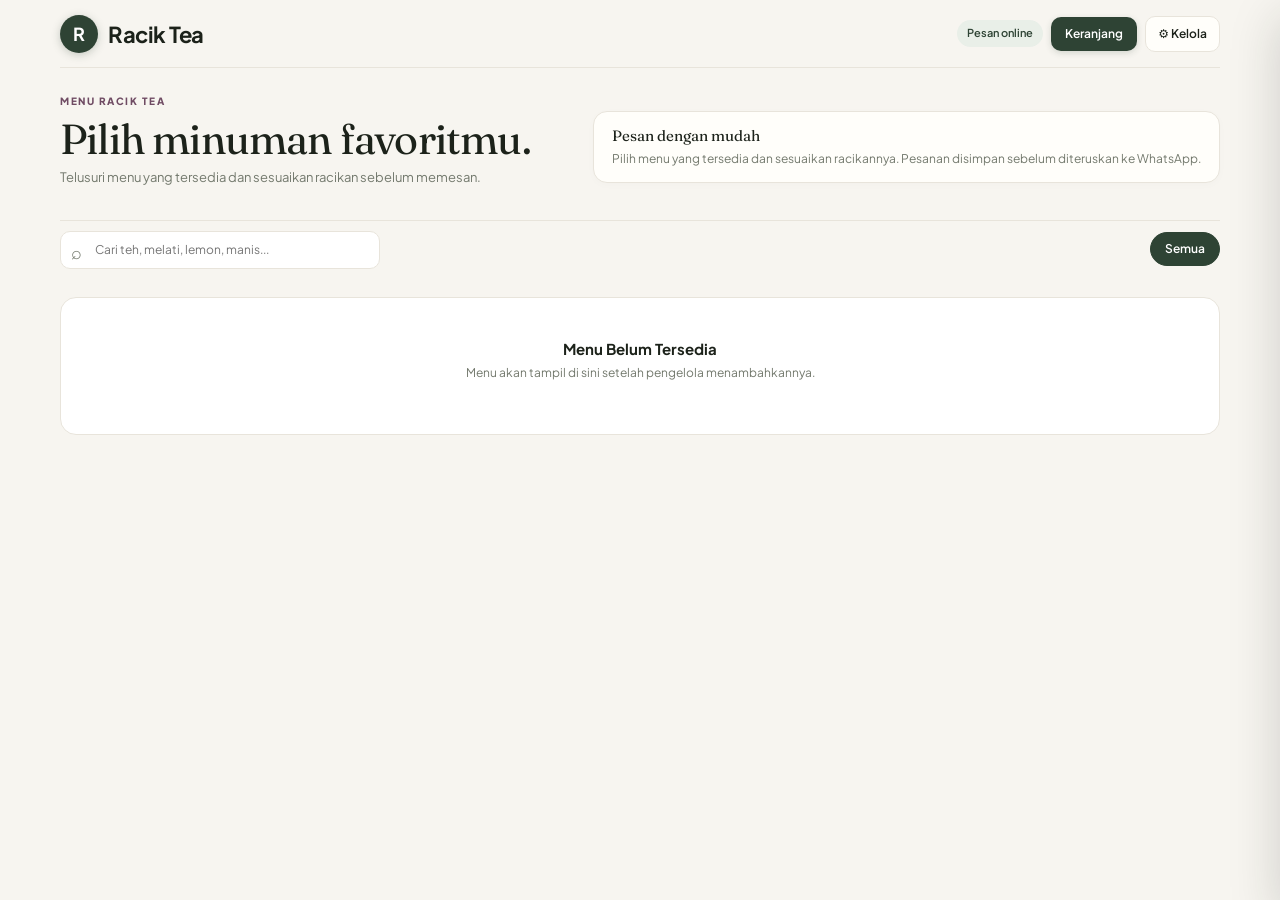
==== app/public/index.html @ 51b67029 "Refactor to clean code: controllers, services, requests, partials Split monolithic routes and views " ====
<!DOCTYPE html>
<html lang="id">

<head>
  <meta charset="utf-8" />
  <meta name="viewport"
    content="width=device-width,initial-scale=1,viewport-fit=cover" />
  <title>Racik Tea — Menu & Pesanan Cepat</title>
  <link rel="preconnect" href="https://fonts.googleapis.com" />
  <link rel="preconnect" href="https://fonts.gstatic.com" crossorigin />
  <link
    href="https://fonts.googleapis.com/css2?family=Fraunces:opsz,wght@9..144,600;9..144,700&family=Plus+Jakarta+Sans:wght@400;500;600;700&display=swap"
    rel="stylesheet" />
    <link rel="stylesheet" href="assets/catalog/catalog.css" />

</head>

<body>
  <div class="shell">
    <!-- Top Navigation Bar -->
    <header class="top">
      <div class="brand">
        <span class="mark" id="brandMark">R</span>
        <div class="brand-text">
          <span id="brandTitle">Racik Tea</span>
          <small id="brandTagline"></small>
        </div>
      </div>
      <div class="top-actions">
        <span class="badge-open" id="statusBadge">Pesan online</span>
        <button class="btn-cart-top" id="topCartBtn">
          <span>Keranjang</span>
          <span id="topCartCount"
            style="background: rgba(255, 255, 255, 0.25); padding: 1px 6px; border-radius: 6px; font-size: 10px; display: none">0</span>
        </button>
        <button class="btn-admin" id="btnToggleAdmin">⚙ Kelola</button>
      </div>
    </header>

    <!-- Public Customer View -->
    <main id="viewPublic">
      <!-- Hero Section -->
      <section class="hero">
        <div>
          <div class="eyebrow" id="heroEyebrow">Menu Racik Tea</div>
          <h1 id="heroHeading">Pilih minuman favoritmu.</h1>
          <p id="heroDescription">Telusuri menu yang tersedia dan sesuaikan racikan sebelum memesan.</p>
          <div class="hero-badges" id="heroBadges" hidden>
          </div>
        </div>
        <div class="promo-box">
          <b>Pesan dengan mudah</b>
          <span>Pilih menu yang tersedia dan sesuaikan racikannya. Pesanan disimpan sebelum diteruskan ke WhatsApp.</span>
        </div>
      </section>


      <!-- Catalog Sticky Tools -->
      <section class="catalog-tools">
        <div class="search-box">
          <input type="text" id="searchInput" placeholder="Cari teh, melati, lemon, manis..." aria-label="Cari menu" />
        </div>
        <nav class="category-nav" id="categoryNav" aria-label="Kategori Menu"></nav>
      </section>

      <!-- Products Grid -->
      <div class="products" id="productGrid"></div>
    </main>

    <!-- Admin / Management View -->
    <main id="viewAdmin" class="admin-shell" style="display: none">
      <div
        style="display: flex; justify-content: space-between; align-items: center; margin-bottom: 16px; flex-wrap: wrap; gap: 10px">
        <div>
          <h1 style="font: bold 28px 'Fraunces', serif; margin: 0">Dashboard Pengelola</h1>
          <p style="color: var(--muted); font-size: 12px; margin: 2px 0 0">Kelola menu dan tinjau riwayat pesanan.</p>
        </div>
        <button class="btn-add" id="btnAdminBack" style="height: 38px">← Kembali ke Menu</button>
      </div>

      <div class="admin-stats">
        <div class="stat-card">
          <span>Pesanan</span>
          <b id="statTotalOrders">0</b>
        </div>
        <div class="stat-card">
          <span>Menu Tersedia</span>
          <b id="statAvailMenu">0</b>
        </div>
        <div class="stat-card">
          <span>Menu Habis</span>
          <b id="statSoldOutMenu">0</b>
        </div>
        <div class="stat-card">
          <span>Nilai Pesanan</span>
          <b id="statRevenue">Rp0</b>
        </div>
      </div>

      <div class="admin-section-head">
        <h2>Daftar Menu & Ketersediaan Stok</h2>
        <button class="btn-add" id="btnAddMenu" type="button" style="height: 38px">+ Tambah Menu</button>
      </div>
      <div class="admin-table-wrap">
        <table class="admin-table">
          <thead>
            <tr>
              <th>Menu Minuman</th>
              <th>Kategori</th>
              <th>Harga Dasar</th>
              <th>Status Stok</th>
              <th style="text-align: right">Tindakan</th>
            </tr>
          </thead>
          <tbody id="adminTableBody"></tbody>
        </table>
      </div>

      <h2 style="font: bold 18px 'Fraunces', serif; margin: 32px 0 12px">Riwayat Pesanan</h2>
      <div class="admin-table-wrap">
        <table class="admin-table">
          <thead>
            <tr>
              <th>Kode</th>
              <th>Pemesan</th>
              <th>Layanan</th>
              <th>Rincian Menu</th>
              <th>Total</th>
              <th>Status</th>
            </tr>
          </thead>
          <tbody id="adminOrdersBody"></tbody>
        </table>
      </div>
    </main>
  </div>

  <!-- Floating Bottom Cart Bar -->
  <button class="float-cart" id="floatingCart" type="button" aria-label="Buka keranjang pesanan" style="display: none">
    <div class="float-info">
      <div class="cart-badge" id="floatBadge">0</div>
      <div>
        <span class="float-title">Pesanan Kamu</span>
        <span class="float-sub" id="floatSub">0 menu siap diracik</span>
      </div>
    </div>
    <div class="float-right">
      <span class="float-total" id="floatTotal">Rp0</span>
      <span>→</span>
    </div>
  </button>

  <!-- Cart Drawer / Bottom Sheet -->
  <div class="drawer-backdrop" id="cartBackdrop"></div>
  <aside class="drawer" id="cartDrawer" aria-hidden="true" role="dialog" aria-modal="true" aria-labelledby="cartDrawerTitle" inert>
    <div class="drawer-head">
      <div>
        <h2 id="cartDrawerTitle">Pesanan Anda</h2>
        <span style="font-size: 11px; color: var(--muted)" id="cartDrawerSubtitle">0 menu</span>
      </div>
      <button class="btn-close" id="btnCloseCart" aria-label="Tutup keranjang">×</button>
    </div>

    <div class="drawer-body">
      <div id="cartItemsList"></div>

      <div
        style="background: #fff; border: 1px solid var(--line); border-radius: 14px; padding: 14px; margin-top: 14px">
        <span style="font-size: 12px; font-weight: 700; display: block; margin-bottom: 4px">Data Pemesan</span>
        <span class="field-hint" style="margin-bottom: 10px">Tersimpan hanya di browser/perangkat ini.</span>

        <div class="field">
          <label>Metode Pengambilan</label>
          <div class="service-toggle">
            <button class="btn-srv active" type="button" data-srv="Ambil Sendiri" id="srvPickup" aria-pressed="true">Ambil di Kedai</button>
            <button class="btn-srv" type="button" data-srv="Antar" id="srvDelivery" aria-pressed="false">Antar</button>
          </div>
        </div>

        <div class="field">
          <label for="inputName">Nama Kamu *</label>
          <input type="text" id="inputName" autocomplete="name" maxlength="80" placeholder="Contoh: Rian" />
        </div>

        <div class="field" id="fieldPhone">
          <label for="inputPhone">Nomor WhatsApp *</label>
          <input type="tel" id="inputPhone" autocomplete="tel" inputmode="tel" aria-describedby="phoneError" placeholder="Contoh: 0812 3456 7890" />
          <span class="field-error" id="phoneError" aria-live="polite"></span>
        </div>

        <div class="field" id="fieldAddress" style="display: none">
          <label for="inputAddress">Alamat Pengantaran *</label>
          <textarea id="inputAddress" autocomplete="street-address" maxlength="240" rows="2" placeholder="Nama jalan, nomor rumah, patokan..."></textarea>
        </div>

        <div class="field">
          <label for="inputNote">Catatan Tambahan (Opsional)</label>
          <input type="text" id="inputNote" placeholder="Contoh: Kantong ganda, jangan terlalu manis" />
        </div>
      </div>
    </div>

    <div class="drawer-foot">
      <div
        style="display: flex; justify-content: space-between; font-size: 12px; color: var(--muted); margin-bottom: 6px">
        <span>Subtotal</span>
        <span id="cartSubtotal" style="font-weight: 600; font-variant-numeric: tabular-nums">Rp0</span>
      </div>
      <div id="deliveryRow"
        style="display: none; justify-content: space-between; font-size: 12px; color: var(--muted); margin-bottom: 6px">
        <span>Ongkos Kirim</span>
        <span style="font-weight: 600; font-variant-numeric: tabular-nums">Rp8.000</span>
      </div>
      <div
        style="display: flex; justify-content: space-between; font-size: 15px; font-weight: 700; color: var(--ink); margin-bottom: 14px">
        <span>Total Bayar</span>
        <span id="cartGrandTotal" style="color: var(--green); font-variant-numeric: tabular-nums">Rp0</span>
      </div>

      <p id="checkoutFeedback" class="checkout-hint" role="status" aria-live="polite" style="margin: -6px 0 8px"></p>
      <button class="btn-primary-action" id="btnCheckoutWA">
        <span>Kirim Pesanan via WhatsApp</span>
        <span id="btnCheckoutTotal">Rp0</span>
      </button>
      <p class="checkout-hint" id="checkoutHint">Pesanan akan disimpan terlebih dahulu, lalu WhatsApp terbuka untuk mengirim rincian ke kedai.</p>
      <div class="checkout-sub-actions">
        <button class="btn-sec-action" id="btnCopyOrder">Salin Format Teks</button>
        <button class="btn-sec-action" id="btnClearCart" style="color: var(--rose)">Kosongkan</button>
      </div>
    </div>
  </aside>

  <!-- Customize Drink Modal -->
  <div class="modal-wrap" id="customModal" aria-hidden="true" inert>
    <div class="modal-card" role="dialog" aria-modal="true" aria-labelledby="modalDrinkTitle" aria-describedby="modalDrinkDesc">
      <div class="modal-head">
        <div>
          <h3 id="modalDrinkTitle">Nama Minuman</h3>
          <p id="modalDrinkDesc">Deskripsi seduhan teh</p>
        </div>
        <button class="btn-close" id="btnCloseModal" type="button" aria-label="Tutup penyesuaian menu">×</button>
      </div>
      <div class="modal-scroll" id="modalOptionsBody"></div>
      <div class="modal-note">
        <div class="field" style="margin-bottom: 0">
          <label for="customItemNote">Catatan untuk minuman ini (opsional)</label>
          <textarea id="customItemNote" rows="2" maxlength="120" placeholder="Contoh: es dipisah, jangan pakai sedotan"></textarea>
        </div>
      </div>
      <div class="modal-foot">
        <div class="modal-stepper">
          <button type="button" id="modalQtyMinus" aria-label="Kurangi jumlah">−</button>
          <span id="modalQtyVal" aria-live="polite">1</span>
          <button type="button" id="modalQtyPlus" aria-label="Tambah jumlah">+</button>
        </div>
        <button class="btn-primary-action" id="btnConfirmCustom" style="flex: 1">
          <span>Tambah ke Pesanan</span>
          <span id="modalTotalPrice">Rp0</span>
        </button>
      </div>
    </div>
  </div>

  <!-- Admin: Tambah / Edit Menu Modal -->
  <div class="modal-wrap" id="menuEditorModal" aria-hidden="true" inert>
    <div class="modal-card" role="dialog" aria-modal="true" aria-labelledby="menuEditorTitle" aria-describedby="menuEditorSubtitle">
      <div class="modal-head">
        <div>
          <h3 id="menuEditorTitle">Tambah Menu Baru</h3>
          <p id="menuEditorSubtitle">Menu baru langsung tampil di katalog pelanggan.</p>
        </div>
        <button class="btn-close" id="btnCloseMenuEditor" type="button" aria-label="Tutup form menu">×</button>
      </div>
      <form id="formMenuEditor">
        <div class="modal-scroll">
          <div class="field">
            <label for="menuName">Nama Menu *</label>
            <input type="text" id="menuName" required maxlength="60" placeholder="Contoh: Lemon Honey Green" />
          </div>
          <div class="form-grid-2">
            <div class="field">
              <label for="menuCategory">Kategori *</label>
              <input type="text" id="menuCategory" list="menuCategoryList" required maxlength="40"
                placeholder="Artisan Tea" />
              <datalist id="menuCategoryList"></datalist>
            </div>
            <div class="field">
              <label for="menuPrice">Harga Dasar (Rp) *</label>
              <input type="number" id="menuPrice" required min="0" step="500" placeholder="22000" />
            </div>
          </div>
          <div class="field">
            <label for="menuDesc">Deskripsi</label>
            <textarea id="menuDesc" rows="2" maxlength="160"
              placeholder="Seduhan singkat yang tampil di kartu menu"></textarea>
          </div>
          <div class="form-grid-2">
            <div class="field">
              <label for="menuIcon">Ikon</label>
              <select id="menuIcon">
                <option value="✿">✿ Bunga</option>
                <option value="♨">♨ Hangat</option>
                <option value="◉">◉ Buah</option>
                <option value="❋">❋ Aroma</option>
                <option value="◈">◈ Latte</option>
                <option value="≈">≈ Klasik</option>
                <option value="◌">◌ Lemon</option>
                <option value="⌁">⌁ Poci</option>
              </select>
            </div>
            <div class="field">
              <label for="menuTone">Warna Kartu</label>
              <select id="menuTone">
                <option value="green">Hijau</option>
                <option value="plum">Ungu</option>
                <option value="amber">Emas</option>
                <option value="rose">Rose</option>
              </select>
            </div>
          </div>
          <div class="field">
            <label for="menuLabel">Label (opsional)</label>
            <input type="text" id="menuLabel" maxlength="24" placeholder="Contoh: Baru" />
          </div>
          <div class="field" id="menuStockField" style="display: none">
            <label>Status Stok</label>
            <div class="stock-toggle">
              <button class="btn-srv active" type="button" id="menuStockAvail" data-avail="1">● Tersedia</button>
              <button class="btn-srv" type="button" id="menuStockOut" data-avail="0">✕ Habis</button>
            </div>
          </div>
        </div>
        <div class="modal-foot">
          <button class="btn-sec-action" id="btnCancelMenuEditor" type="button">Batal</button>
          <button class="btn-primary-action" id="btnSaveMenuEditor" type="submit" style="flex: 1; justify-content: center">Simpan Menu</button>
        </div>
      </form>
    </div>
  </div>

  <!-- Admin: Hapus Menu Modal -->
  <div class="modal-wrap" id="deleteMenuModal" aria-hidden="true" inert>
    <div class="modal-card" role="dialog" aria-modal="true" aria-labelledby="deleteMenuTitle" aria-describedby="deleteMenuText" style="width: min(400px, 100%)">
      <div class="modal-head">
        <div>
          <h3 id="deleteMenuTitle">Hapus Menu</h3>
          <p id="deleteMenuText">Menu ini akan dihapus dari katalog dan tidak bisa dikembalikan.</p>
        </div>
        <button class="btn-close" id="btnCloseDeleteMenu" type="button" aria-label="Tutup konfirmasi hapus">×</button>
      </div>
      <div class="modal-foot">
        <button class="btn-sec-action" id="btnCancelDeleteMenu" type="button">Batal</button>
        <button class="btn-danger-action" id="btnConfirmDeleteMenu" type="button">Ya, Hapus</button>
      </div>
    </div>
  </div>

  <div class="modal-wrap" id="clearCartModal" aria-hidden="true" inert>
    <div class="modal-card" role="dialog" aria-modal="true" aria-labelledby="clearCartTitle" aria-describedby="clearCartText" style="width: min(400px, 100%)">
      <div class="modal-head">
        <div>
          <h3 id="clearCartTitle">Kosongkan Keranjang?</h3>
          <p id="clearCartText">Semua menu dan jumlah pesanan di keranjang akan dihapus.</p>
        </div>
        <button class="btn-close" id="btnCloseClearCart" type="button" aria-label="Tutup konfirmasi kosongkan keranjang">×</button>
      </div>
      <div class="modal-foot">
        <button class="btn-sec-action" id="btnCancelClearCart" type="button">Pertahankan Pesanan</button>
        <button class="btn-danger-action" id="btnConfirmClearCart" type="button">Kosongkan</button>
      </div>
    </div>
  </div>

  <div class="modal-wrap" id="removeCartItemModal" aria-hidden="true" inert>
    <div class="modal-card" role="dialog" aria-modal="true" aria-labelledby="removeCartItemTitle" aria-describedby="removeCartItemText" style="width: min(400px, 100%)">
      <div class="modal-head">
        <div>
          <h3 id="removeCartItemTitle">Hapus Menu dari Pesanan?</h3>
          <p id="removeCartItemText">Menu ini akan dihapus dari keranjang.</p>
        </div>
        <button class="btn-close" id="btnCloseRemoveCartItem" type="button" aria-label="Tutup konfirmasi hapus menu">×</button>
      </div>
      <div class="modal-foot">
        <button class="btn-sec-action" id="btnCancelRemoveCartItem" type="button">Batal</button>
        <button class="btn-danger-action" id="btnConfirmRemoveCartItem" type="button">Ya, Hapus</button>
      </div>
    </div>
  </div>

  <div id="toastRoot" aria-live="polite" aria-atomic="true"></div>

    <script src="assets/catalog/catalog.js"></script>

</body>

</html>
---- app/public/assets/catalog/catalog.css ----
:root {
      --paper: #f7f5f0;
      --surface: #fffefa;
      --surface2: #faf8f2;
      --ink: #1c221a;
      --muted: #73796d;
      --line: #e8e4db;
      --line-light: #f0ede4;
      --green: #2e4334;
      --green-hover: #233528;
      --green-light: #e9efe8;
      --gold: #c58738;
      --gold-light: #faeedd;
      --plum: #6f4b63;
      --plum-light: #f2eaf0;
      --rose: #a8564a;
      --rose-light: #f7ebe8;
      --shadow: 0 12px 36px rgba(28, 34, 26, 0.08);
      --shadow-float: 0 18px 48px rgba(28, 34, 26, 0.18);
      --radius: 16px;
      --safe-bottom: max(16px, env(safe-area-inset-bottom, 16px));
    }

    .btn-sm-step {
      width: 34px;
      height: 34px;
    }

    .btn-remove {
      min-height: 36px;
      padding: 6px 8px;
    }

    * {
      box-sizing: border-box;
      -webkit-tap-highlight-color: transparent;
      touch-action: manipulation;
    }

    html,
    body {
      margin: 0;
      padding: 0;
      background: var(--paper);
      color: var(--ink);
      font: 14px/1.5 "Plus Jakarta Sans", system-ui, -apple-system, sans-serif;
      -webkit-font-smoothing: antialiased;
    }

    body.has-overlay {
      overflow: hidden;
      overscroll-behavior: none;
    }

    button,
    input,
    textarea,
    select {
      font: inherit;
    }

    button {
      cursor: pointer;
      border: 0;
    }

    :focus-visible {
      outline: 3px solid rgba(46, 67, 52, 0.48);
      outline-offset: 3px;
    }

    .shell {
      max-width: 1200px;
      margin: auto;
      padding: 0 20px;
    }

    .font-display {
      font-family: "Fraunces", Georgia, serif;
    }

    /* Top App Header */
    .top {
      position: sticky;
      top: 0;
      z-index: 30;
      height: 68px;
      display: flex;
      align-items: center;
      justify-content: space-between;
      gap: 12px;
      background: rgba(247, 245, 240, 0.92);
      backdrop-filter: blur(8px);
      border-bottom: 1px solid var(--line);
    }

    .brand {
      display: flex;
      align-items: center;
      gap: 10px;
      font-weight: 700;
      font-size: 22px;
      letter-spacing: -0.5px;
    }

    .mark {
      width: 38px;
      height: 38px;
      background: var(--green);
      color: #fff;
      border-radius: 50%;
      display: grid;
      place-items: center;
      font-size: 18px;
      box-shadow: 0 2px 8px rgba(46, 67, 52, 0.25);
    }

    .brand-text small {
      display: block;
      font-size: 11px;
      color: var(--muted);
      font-weight: 400;
      font-family: "Plus Jakarta Sans", sans-serif;
      margin-top: -2px;
    }

    .top-actions {
      display: flex;
      align-items: center;
      gap: 8px;
    }

    .badge-open {
      font-size: 11px;
      color: var(--green);
      background: var(--green-light);
      padding: 5px 10px;
      border-radius: 99px;
      font-weight: 600;
    }

    .btn-admin {
      background: var(--surface);
      border: 1px solid var(--line);
      padding: 8px 12px;
      border-radius: 10px;
      font-size: 12px;
      font-weight: 600;
      color: var(--ink);
      transition: all 0.15s;
    }

    .btn-admin:hover {
      border-color: var(--green);
      color: var(--green);
    }

    .btn-cart-top {
      background: var(--green);
      color: #fff;
      padding: 8px 14px;
      border-radius: 10px;
      font-size: 12px;
      font-weight: 600;
      display: flex;
      align-items: center;
      gap: 6px;
      box-shadow: 0 2px 6px rgba(46, 67, 52, 0.18);
    }

    /* Hero Banner */
    .hero {
      padding: 26px 0 20px;
      display: grid;
      grid-template-columns: 1fr auto;
      gap: 24px;
      align-items: center;
      border-bottom: 1px solid var(--line);
    }

    .eyebrow {
      text-transform: uppercase;
      letter-spacing: 1.5px;
      color: var(--plum);
      font-size: 10px;
      font-weight: 800;
      display: flex;
      align-items: center;
      gap: 6px;
    }

    .hero h1 {
      font: clamp(28px, 4vw, 42px) / 1.08 "Fraunces", serif;
      letter-spacing: -0.8px;
      margin: 8px 0 6px;
      text-wrap: balance;
    }

    .hero p {
      margin: 0;
      color: var(--muted);
      font-size: 13px;
      max-width: 580px;
    }

    .hero-badges {
      display: flex;
      flex-wrap: wrap;
      gap: 8px;
      margin-top: 12px;
    }

    .badge-item {
      font-size: 11px;
      background: #fff;
      border: 1px solid var(--line);
      padding: 4px 9px;
      border-radius: 8px;
      color: #555d50;
    }

    .promo-box {
      background: var(--surface);
      border: 1px solid var(--line);
      border-radius: 14px;
      padding: 14px 18px;
      min-width: 230px;
      box-shadow: 0 2px 8px rgba(0, 0, 0, 0.02);
    }

    .promo-box b {
      display: block;
      font: 15px "Fraunces", serif;
      margin-bottom: 2px;
    }

    .promo-box span {
      color: var(--muted);
      font-size: 12px;
    }

    /* Sticky Catalog Tools */
    .catalog-tools {
      position: sticky;
      top: 68px;
      z-index: 25;
      background: rgba(247, 245, 240, 0.95);
      backdrop-filter: blur(6px);
      padding: 10px 0;
      display: flex;
      align-items: center;
      justify-content: space-between;
      gap: 12px;
      flex-wrap: wrap;
    }

    .search-box {
      position: relative;
      flex: 1;
      max-width: 320px;
    }

    .search-box input {
      width: 100%;
      border: 1px solid var(--line);
      background: #fff;
      padding: 9px 12px 9px 34px;
      border-radius: 10px;
      font-size: 12px;
      outline: none;
    }

    .search-box input:focus {
      border-color: var(--green);
      box-shadow: 0 0 0 2px rgba(46, 67, 52, 0.1);
    }

    .search-box:before {
      content: "⌕";
      position: absolute;
      left: 11px;
      top: 7px;
      color: var(--muted);
      font-size: 18px;
    }

    .category-nav {
      display: flex;
      gap: 7px;
      overflow-x: auto;
      padding-bottom: 2px;
      -webkit-overflow-scrolling: touch;
      scrollbar-width: none;
    }

    .category-nav::-webkit-scrollbar {
      display: none;
    }

    .cat-btn {
      white-space: nowrap;
      background: #fff;
      border: 1px solid var(--line);
      padding: 7px 14px;
      border-radius: 99px;
      font-size: 12px;
      font-weight: 600;
      color: #555a50;
      transition: all 0.15s;
    }

    .cat-btn.active {
      background: var(--green);
      border-color: var(--green);
      color: #fff;
    }

    /* Product Grid */
    .products {
      display: grid;
      grid-template-columns: repeat(auto-fill, minmax(260px, 1fr));
      gap: 16px;
      margin: 18px 0 80px;
    }

    .product {
      background: var(--surface);
      border: 1px solid var(--line);
      border-radius: 16px;
      overflow: hidden;
      display: flex;
      flex-direction: column;
      justify-content: space-between;
      transition: transform 0.18s, border-color 0.18s, box-shadow 0.18s;
    }

    .product:hover,
    .product:focus-within {
      transform: translateY(-2px);
      border-color: #b9c2b4;
      box-shadow: var(--shadow);
    }

    /* Cup Art & Steam Animation */
    .prod-art {
      height: 140px;
      position: relative;
      display: grid;
      place-items: center;
      overflow: hidden;
      background: linear-gradient(135deg, #e5e9db, #b8c6ae);
      color: #293d2e;
    }

    .prod-photo {
      position: absolute;
      inset: 0;
      width: 100%;
      height: 100%;
      object-fit: cover;
    }

    .prod-art.has-photo {
      background: #e9efe8;
    }

    .prod-art.has-photo .steam-group,
    .prod-art.has-photo .cup {
      display: none;
    }

    .prod-art.plum {
      background: linear-gradient(135deg, #eee0e9, #c5a9bd);
      color: #5c3451;
    }

    .prod-art.amber {
      background: linear-gradient(135deg, #f5e9d3, #d6ad76);
      color: #7a4e1e;
    }

    .prod-art.rose {
      background: linear-gradient(135deg, #f4e2dc, #cf9e8e);
      color: #723b30;
    }

    .cup {
      width: 68px;
      height: 78px;
      position: relative;
      background: linear-gradient(110deg, #fffefa, #eee8db);
      border-radius: 10px 10px 22px 22px;
      box-shadow: 0 10px 20px rgba(46, 67, 52, 0.15);
      display: grid;
      place-items: center;
      z-index: 2;
      transition: transform 0.25s;
    }

    .product:hover .cup {
      transform: scale(1.06);
    }

    .cup:before {
      content: "";
      position: absolute;
      width: 54px;
      height: 8px;
      border-radius: 50%;
      background: #2e4334;
      top: -4px;
      border: 2px solid #fff;
    }

    .cup:after {
      content: "";
      position: absolute;
      width: 18px;
      height: 26px;
      border: 5px solid #fff;
      border-left: 0;
      border-radius: 0 14px 14px 0;
      right: -14px;
      top: 20px;
    }

    .cup span {
      font-size: 24px;
      filter: drop-shadow(0 1px 1px rgba(0, 0, 0, 0.1));
    }

    /* Steam particles */
    @keyframes steamFloat {
      0% {
        transform: translateY(0) scaleX(1);
        opacity: 0.7;
      }

      50% {
        transform: translateY(-8px) scaleX(1.15);
        opacity: 0.9;
      }

      100% {
        transform: translateY(-16px) scaleX(1.3);
        opacity: 0;
      }
    }

    .steam-group {
      position: absolute;
      top: 10px;
      display: flex;
      gap: 4px;
      z-index: 1;
    }

    .steam {
      width: 4px;
      height: 12px;
      background: rgba(255, 255, 255, 0.75);
      border-radius: 99px;
      filter: blur(0.5px);
    }

    .steam:nth-child(1) {
      animation: steamFloat 2.1s infinite ease-in-out;
    }

    .steam:nth-child(2) {
      animation: steamFloat 2.6s infinite ease-in-out 0.8s;
      height: 15px;
    }

    .steam:nth-child(3) {
      animation: steamFloat 2.3s infinite ease-in-out 1.4s;
    }

    .tag {
      position: absolute;
      left: 10px;
      top: 10px;
      background: rgba(255, 255, 255, 0.92);
      backdrop-filter: blur(4px);
      color: var(--green);
      padding: 3px 8px;
      border-radius: 99px;
      font-size: 10px;
      font-weight: 700;
      z-index: 3;
    }

    .sold {
      position: absolute;
      inset: 0;
      background: rgba(24, 30, 22, 0.75);
      color: #fff;
      display: grid;
      place-items: center;
      font-weight: 700;
      font-size: 12px;
      letter-spacing: 1px;
      z-index: 4;
    }

    .prod-body {
      padding: 14px;
      flex: 1;
      display: flex;
      flex-direction: column;
      justify-content: space-between;
    }

    .prod-title {
      font: bold 15px "Fraunces", serif;
      margin: 0 0 4px;
      color: var(--ink);
    }

    .prod-title-button {
      display: block;
      width: 100%;
      padding: 0;
      border: 0;
      background: none;
      font: inherit;
      color: inherit;
      text-align: left;
    }

    .prod-title-button:hover {
      color: var(--green);
    }

    .desc {
      font-size: 11.5px;
      line-height: 1.45;
      color: var(--muted);
      min-height: 34px;
      margin: 0 0 10px;
    }

    .meta-labels {
      font-size: 11px;
      color: var(--muted);
      margin-bottom: 12px;
    }

    .prod-foot {
      display: flex;
      align-items: center;
      justify-content: space-between;
      gap: 8px;
      padding-top: 10px;
      border-top: 1px solid var(--line-light);
    }

    .price-box small {
      font-size: 9.5px;
      color: var(--muted);
      display: block;
      text-transform: uppercase;
    }

    .price {
      font-size: 14px;
      font-weight: 700;
      color: var(--ink);
      font-variant-numeric: tabular-nums;
    }

    /* Action buttons on card */
    .card-actions {
      display: flex;
      align-items: center;
      gap: 6px;
    }

    .btn-opt {
      width: 36px;
      height: 36px;
      border: 1px solid var(--line);
      background: #fff;
      border-radius: 10px;
      color: var(--ink);
      display: grid;
      place-items: center;
      font-size: 14px;
      transition: all 0.15s;
    }

    .btn-opt:hover {
      border-color: var(--green);
      color: var(--green);
    }

    .btn-add {
      height: 36px;
      padding: 0 14px;
      border-radius: 10px;
      background: var(--green);
      color: #fff;
      font-size: 12px;
      font-weight: 600;
      display: flex;
      align-items: center;
      gap: 4px;
      transition: background 0.15s, transform 0.1s;
    }

    .btn-add:active {
      transform: scale(0.95);
    }

    .card-stepper {
      display: flex;
      align-items: center;
      background: var(--green);
      color: #fff;
      border-radius: 10px;
      padding: 2px;
    }

    .card-stepper button {
      width: 32px;
      height: 32px;
      background: none;
      color: #fff;
      font-size: 15px;
      display: grid;
      place-items: center;
      border-radius: 8px;
    }

    .card-stepper button:hover {
      background: rgba(255, 255, 255, 0.18);
    }

    .card-stepper span {
      width: 26px;
      text-align: center;
      font-size: 12px;
      font-weight: 700;
      font-variant-numeric: tabular-nums;
    }

    /* Floating Bottom Cart Bar */
    .float-cart {
      width: calc(100% - 32px);
      position: fixed;
      left: 16px;
      right: 16px;
      bottom: var(--safe-bottom);
      z-index: 35;
      background: var(--green);
      color: #fff;
      border-radius: 16px;
      padding: 12px 18px;
      display: flex;
      align-items: center;
      justify-content: space-between;
      box-shadow: var(--shadow-float);
      transition: transform 0.2s ease;
      max-width: 560px;
      margin: auto;
      border: 0;
      font: inherit;
      text-align: left;
    }

    .float-cart:active {
      transform: scale(0.98);
    }

    .float-info {
      display: flex;
      align-items: center;
      gap: 12px;
    }

    .cart-badge {
      width: 32px;
      height: 32px;
      border-radius: 10px;
      background: rgba(255, 255, 255, 0.2);
      display: grid;
      place-items: center;
      font-size: 14px;
      font-weight: 700;
    }

    .float-title {
      font-size: 12px;
      font-weight: 700;
      display: block;
    }

    .float-sub {
      font-size: 11px;
      opacity: 0.85;
    }

    .float-right {
      display: flex;
      align-items: center;
      gap: 8px;
    }

    .float-total {
      background: rgba(255, 255, 255, 0.2);
      padding: 5px 10px;
      border-radius: 8px;
      font-size: 13px;
      font-weight: 700;
      font-variant-numeric: tabular-nums;
    }

    /* Drawers & Bottom Sheets */
    .drawer-backdrop {
      position: fixed;
      inset: 0;
      background: rgba(17, 25, 19, 0.58);
      -webkit-backdrop-filter: blur(8px) saturate(0.82);
      backdrop-filter: blur(8px) saturate(0.82);
      z-index: 40;
      opacity: 0;
      pointer-events: none;
      transition: opacity 0.24s ease;
    }

    .drawer-backdrop.active {
      opacity: 1;
      pointer-events: auto;
    }

    .drawer {
      position: fixed;
      right: 0;
      top: 0;
      bottom: 0;
      width: min(440px, 100%);
      background: var(--surface);
      z-index: 41;
      box-shadow: var(--shadow-float);
      display: flex;
      flex-direction: column;
      transform: translateX(100%);
      transition: transform 0.28s cubic-bezier(0.16, 1, 0.3, 1);
      overscroll-behavior: contain;
    }

    .drawer.active {
      transform: translateX(0);
    }

    .drawer-head {
      padding: 16px 20px;
      border-bottom: 1px solid var(--line-light);
      display: flex;
      align-items: center;
      justify-content: space-between;
    }

    .drawer-head h2 {
      font: bold 18px "Fraunces", serif;
      margin: 0;
    }

    .btn-close {
      width: 34px;
      height: 34px;
      border-radius: 50%;
      background: #f0eee7;
      font-size: 18px;
      display: grid;
      place-items: center;
      color: #444;
    }

    .drawer-body {
      padding: 16px 20px;
      flex: 1;
      overflow-y: auto;
      overscroll-behavior: contain;
      scrollbar-gutter: stable;
    }

    .drawer-foot {
      padding: 16px 20px calc(16px + env(safe-area-inset-bottom, 0px));
      border-top: 1px solid var(--line-light);
      background: var(--surface);
    }

    /* Cart Items inside Drawer */
    .cart-line {
      display: grid;
      grid-template-columns: 1fr auto;
      gap: 12px;
      padding: 12px 0;
      border-bottom: 1px solid var(--line-light);
    }

    .cart-line-title {
      font-weight: 700;
      font-size: 13px;
    }

    .cart-line-opts {
      font-size: 11px;
      color: var(--muted);
      margin-top: 2px;
    }

    .cart-line-note {
      font-size: 10.5px;
      color: var(--gold);
      background: var(--gold-light);
      padding: 2px 6px;
      border-radius: 4px;
      display: inline-block;
      margin-top: 4px;
    }

    .cart-stepper-row {
      display: flex;
      align-items: center;
      gap: 8px;
      margin-top: 8px;
    }

    .btn-sm-step {
      width: 26px;
      height: 26px;
      border-radius: 6px;
      border: 1px solid var(--line);
      background: #fff;
      display: grid;
      place-items: center;
    }

    .btn-remove {
      color: var(--rose);
      font-size: 11px;
      background: none;
      padding: 2px 6px;
    }

    /* Forms & Service Toggle */
    .field {
      margin-bottom: 12px;
    }

    .field label {
      display: block;
      font-size: 11px;
      font-weight: 700;
      color: var(--ink);
      margin-bottom: 5px;
    }

    .field input,
    .field textarea,
    .field select {
      width: 100%;
      border: 1px solid var(--line);
      background: #fff;
      border-radius: 10px;
      padding: 9px 12px;
      font-size: 12px;
      outline: none;
    }

    .field input:focus,
    .field textarea:focus,
    .field select:focus {
      border-color: var(--green);
    }

    .admin-section-head {
      display: flex;
      justify-content: space-between;
      align-items: center;
      gap: 12px;
      margin: 24px 0 12px;
      flex-wrap: wrap;
    }

    .admin-section-head h2 {
      font: bold 18px "Fraunces", serif;
      margin: 0;
    }

    .form-grid-2 {
      display: grid;
      grid-template-columns: 1fr 1fr;
      gap: 0 12px;
    }

    @media (max-width: 520px) {
      .form-grid-2 {
        grid-template-columns: 1fr;
      }
    }

    .admin-menu-cell {
      display: flex;
      align-items: center;
      gap: 10px;
      min-width: 180px;
    }

    .admin-menu-art {
      width: 38px;
      height: 38px;
      flex-shrink: 0;
      border-radius: 10px;
      background: var(--green-light);
      display: grid;
      place-items: center;
      font-size: 16px;
    }

    .admin-menu-cell small {
      display: block;
      color: var(--muted);
      font-size: 11px;
      font-weight: 400;
      max-width: 220px;
      white-space: nowrap;
      overflow: hidden;
      text-overflow: ellipsis;
    }

    .admin-actions {
      display: flex;
      justify-content: flex-end;
      gap: 6px;
      flex-wrap: wrap;
    }

    .btn-table {
      border-radius: 8px;
      padding: 6px 10px;
      font-size: 11px;
      font-weight: 700;
    }

    .btn-table-edit {
      background: var(--green-light);
      color: var(--green);
    }

    .btn-table-stock {
      background: var(--gold-light);
      color: #8a5c1e;
    }

    .btn-table-delete {
      background: var(--rose-light);
      color: var(--rose);
    }

    .btn-danger-action {
      flex: 1;
      background: var(--rose);
      color: #fff;
      padding: 14px;
      border-radius: 12px;
      font-size: 13px;
      font-weight: 700;
    }

    .btn-danger-action:active {
      transform: scale(0.98);
    }

    .stock-toggle {
      display: grid;
      grid-template-columns: 1fr 1fr;
      gap: 8px;
    }

    .service-toggle {
      display: grid;
      grid-template-columns: 1fr 1fr;
      gap: 8px;
    }

    .btn-srv {
      padding: 9px 8px;
      border: 1px solid var(--line);
      background: #fff;
      border-radius: 10px;
      font-size: 12px;
      font-weight: 600;
      color: var(--muted);
      text-align: center;
      transition: all 0.15s;
    }

    .btn-srv.active {
      border-color: var(--green);
      background: var(--green-light);
      color: var(--green);
    }

    /* Checkout Actions */
    .btn-primary-action {
      width: 100%;
      background: var(--green);
      color: #fff;
      padding: 14px;
      border-radius: 12px;
      font-size: 13px;
      font-weight: 700;
      display: flex;
      align-items: center;
      justify-content: space-between;
      box-shadow: 0 4px 14px rgba(46, 67, 52, 0.2);
    }

    .btn-primary-action:active {
      transform: scale(0.98);
    }

    .btn-primary-action:disabled,
    .btn-sec-action:disabled {
      cursor: not-allowed;
      opacity: 0.55;
      box-shadow: none;
    }

    .checkout-sub-actions {
      display: grid;
      grid-template-columns: 1fr 1fr;
      gap: 8px;
      margin-top: 8px;
    }

    .btn-sec-action {
      padding: 10px;
      border: 1px solid var(--line);
      background: #fff;
      border-radius: 10px;
      font-size: 11px;
      font-weight: 600;
      color: var(--ink);
      display: grid;
      place-items: center;
    }

    /* Customize Modal (Bottom Sheet on Mobile) */
    .modal-wrap {
      position: fixed;
      inset: 0;
      z-index: 50;
      display: flex;
      align-items: center;
      justify-content: center;
      padding: 16px;
      background: rgba(17, 25, 19, 0.58);
      -webkit-backdrop-filter: blur(9px) saturate(0.82);
      backdrop-filter: blur(9px) saturate(0.82);
      opacity: 0;
      pointer-events: none;
      transition: opacity 0.22s ease;
    }

    .modal-wrap.active {
      opacity: 1;
      pointer-events: auto;
    }

    .modal-card {
      width: min(480px, 100%);
      background: var(--surface);
      border-radius: 22px;
      border: 1px solid var(--line);
      box-shadow: var(--shadow-float);
      max-height: min(90vh, 760px);
      display: flex;
      flex-direction: column;
      overflow: hidden;
      transform: scale(0.95);
      transition: transform 0.22s cubic-bezier(0.2, 0.75, 0.25, 1);
    }

    .modal-wrap.active .modal-card {
      transform: scale(1);
    }

    .modal-head {
      padding: 18px 20px 12px;
      border-bottom: 1px solid var(--line-light);
      display: flex;
      align-items: flex-start;
      justify-content: space-between;
      gap: 12px;
    }

    .modal-head h3 {
      font: bold 22px "Fraunces", serif;
      margin: 0 0 4px;
    }

    .modal-head p {
      font-size: 12px;
      color: var(--muted);
      margin: 0;
    }

    .modal-scroll {
      padding: 16px 20px;
      overflow-y: auto;
      flex: 1;
      min-height: 0;
      overscroll-behavior: contain;
    }

    .modal-group {
      margin-bottom: 16px;
    }

    .group-title {
      font-size: 12px;
      font-weight: 700;
      display: flex;
      justify-content: space-between;
      margin-bottom: 8px;
    }

    .group-req {
      font-size: 10px;
      color: var(--muted);
      font-weight: 600;
    }

    .group-options {
      display: grid;
      grid-template-columns: 1fr 1fr;
      gap: 8px;
    }

    .group-option-list {
      display: grid;
      grid-template-columns: inherit;
      gap: inherit;
    }

    .btn-opt-card {
      border: 1px solid var(--line);
      background: #fff;
      border-radius: 10px;
      padding: 9px 10px;
      font-size: 11.5px;
      display: flex;
      justify-content: space-between;
      align-items: center;
      color: #444;
    }

    .btn-opt-card.selected {
      border-color: var(--green);
      background: var(--green-light);
      color: var(--green);
      font-weight: 700;
    }

    .btn-opt-card:hover,
    .btn-opt-card:focus-visible {
      border-color: #a8b6a5;
    }

    #formMenuEditor {
      display: flex;
      flex: 1;
      flex-direction: column;
      min-height: 0;
    }

    .modal-foot {
      padding: 14px 20px calc(14px + env(safe-area-inset-bottom, 0px));
      border-top: 1px solid var(--line-light);
      display: flex;
      align-items: center;
      gap: 12px;
      background: var(--surface);
    }

    .modal-stepper {
      display: flex;
      align-items: center;
      background: #f0eee7;
      border-radius: 10px;
      padding: 3px;
    }

    .modal-stepper button {
      width: 32px;
      height: 32px;
      border-radius: 8px;
      background: none;
      font-size: 16px;
      font-weight: 700;
    }

    .modal-stepper span {
      width: 30px;
      text-align: center;
      font-weight: 700;
      font-size: 13px;
    }

    /* Toast */
    .toast {
      position: fixed;
      bottom: calc(80px + env(safe-area-inset-bottom, 16px));
      right: 16px;
      background: var(--ink);
      color: #fff;
      padding: 12px 18px;
      border-radius: 12px;
      font-size: 12px;
      font-weight: 600;
      box-shadow: var(--shadow-float);
      z-index: 60;
      display: flex;
      align-items: center;
      gap: 8px;
      animation: slideUp 0.2s ease;
    }

    @keyframes slideUp {
      from {
        transform: translateY(16px);
        opacity: 0;
      }

      to {
        transform: translateY(0);
        opacity: 1;
      }
    }

    /* Admin Mode */
    .admin-shell {
      padding: 20px 0 60px;
    }

    .admin-stats {
      display: grid;
      grid-template-columns: repeat(auto-fit, minmax(140px, 1fr));
      gap: 12px;
      margin: 18px 0;
    }

    .checkout-hint {
      margin: 9px 2px 0;
      color: var(--muted);
      font-size: 10.5px;
      line-height: 1.45;
      text-align: center;
    }

    .field-hint {
      display: block;
      margin-top: 4px;
      color: var(--muted);
      font-size: 10.5px;
    }

    .field-error {
      display: block;
      min-height: 0;
      margin-top: 4px;
      color: var(--rose);
      font-size: 11px;
    }

    .field-error:empty {
      display: none;
    }

    .field.has-error input,
    .field.has-error textarea {
      border-color: var(--rose);
      box-shadow: 0 0 0 2px rgba(168, 86, 74, 0.1);
    }

    .cart-line-actions {
      display: flex;
      flex-wrap: wrap;
      align-items: center;
      gap: 6px;
      margin-top: 8px;
    }

    .cart-line-actions .cart-stepper-row {
      margin-top: 0;
    }

    .btn-edit-line {
      min-height: 36px;
      padding: 4px 8px;
      border: 1px solid var(--line);
      border-radius: 7px;
      background: #fff;
      color: var(--green);
      font-size: 10.5px;
      font-weight: 700;
    }

    .modal-note {
      flex: 0 0 auto;
      padding: 0 20px 14px;
    }

    .stat-card {
      background: var(--surface);
      border: 1px solid var(--line);
      border-radius: 14px;
      padding: 14px;
    }

    .stat-card span {
      font-size: 11px;
      color: var(--muted);
      display: block;
    }

    .stat-card b {
      font-size: 22px;
      font-family: "Fraunces", serif;
      display: block;
      margin-top: 4px;
    }

    .admin-table-wrap {
      background: var(--surface);
      border: 1px solid var(--line);
      border-radius: 16px;
      overflow-x: auto;
    }

    .admin-table {
      width: 100%;
      border-collapse: collapse;
      font-size: 12px;
      min-width: 540px;
    }

    .admin-table th,
    .admin-table td {
      padding: 12px 14px;
      border-bottom: 1px solid var(--line);
      text-align: left;
    }

    .admin-table th {
      background: var(--surface2);
      font-size: 10px;
      text-transform: uppercase;
      color: var(--muted);
      letter-spacing: 0.8px;
    }

    .badge-status {
      font-size: 10.5px;
      padding: 3px 8px;
      border-radius: 99px;
      font-weight: 700;
    }

    .badge-avail {
      background: var(--green-light);
      color: var(--green);
    }

    .badge-out {
      background: var(--rose-light);
      color: var(--rose);
    }

    .btn-action-text {
      background: none;
      color: var(--green);
      font-weight: 700;
      font-size: 11.5px;
      padding: 3px 6px;
    }

    /* Mobile Media Queries */
    @media (max-width: 768px) {
      .hero {
        grid-template-columns: 1fr;
        gap: 16px;
        padding: 18px 0;
      }

      .drawer {
        top: auto;
        bottom: 0;
        right: 0;
        left: 0;
        width: 100%;
        max-height: 92dvh;
        border-radius: 24px 24px 0 0;
        transform: translateY(100%);
      }

      .drawer.active {
        transform: translateY(0);
      }

      .modal-wrap {
        align-items: flex-end;
        padding: 10px 0 0;
      }

      .modal-card {
        border-radius: 24px 24px 0 0;
        max-height: min(calc(94dvh - env(safe-area-inset-top, 0px)), 820px);
        transform: translateY(100%);
      }

      .modal-wrap.active .modal-card {
        transform: translateY(0);
      }

      .group-options {
        grid-template-columns: 1fr;
      }

      .group-option-list {
        grid-template-columns: 1fr;
      }
    }

    @media (max-width: 520px) {
      .shell {
        padding: 0 14px;
      }

      .top {
        height: 62px;
        gap: 8px;
      }

      .brand {
        gap: 7px;
        font-size: 18px;
      }

      .mark {
        width: 34px;
        height: 34px;
      }

      .top-actions {
        gap: 6px;
      }

      .badge-open {
        display: none;
      }

      .btn-cart-top,
      .btn-admin {
        padding: 8px 10px;
        font-size: 11px;
      }

      .catalog-tools {
        top: 62px;
        gap: 8px;
      }

      .search-box {
        flex-basis: 100%;
        max-width: none;
      }

      .category-nav {
        width: 100%;
      }

      .products {
        grid-template-columns: repeat(auto-fill, minmax(min(100%, 230px), 1fr));
        gap: 12px;
        margin-top: 12px;
      }

      .modal-head {
        padding: 18px 18px 12px;
      }

      .modal-scroll {
        padding: 14px 18px;
      }

      .modal-note {
        padding: 0 18px 12px;
      }

      .modal-foot {
        padding: 12px 18px calc(12px + env(safe-area-inset-bottom, 0px));
      }

      .drawer-body {
        padding: 14px 16px;
      }

      .drawer-foot {
        padding: 12px 16px calc(12px + env(safe-area-inset-bottom, 0px));
      }
    }

    @media (prefers-reduced-motion: reduce) {
      *,
      *::before,
      *::after {
        scroll-behavior: auto !important;
        animation-duration: 0.01ms !important;
        animation-iteration-count: 1 !important;
        transition-duration: 0.01ms !important;
      }
    }
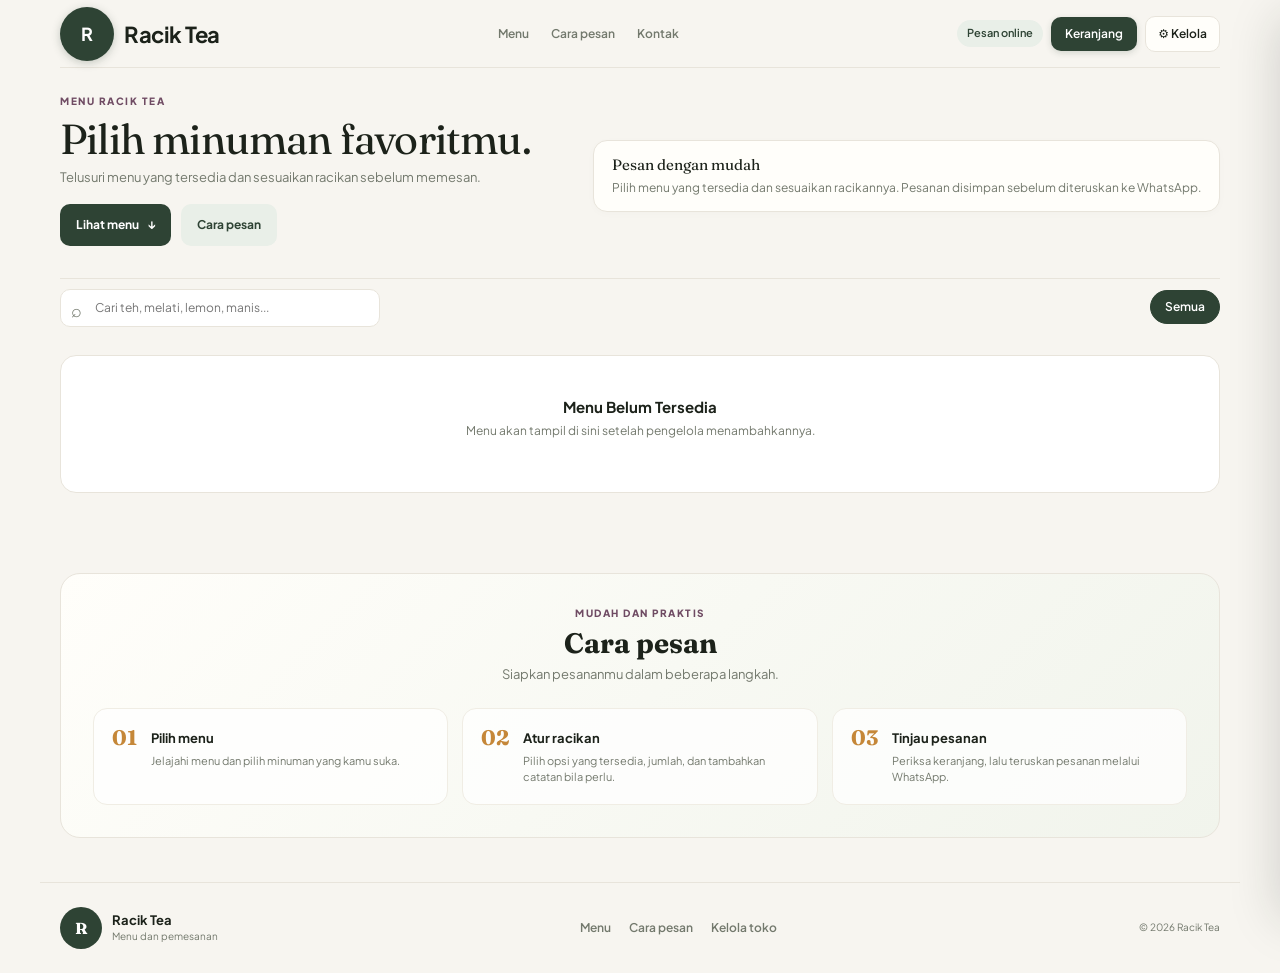
==== commit 083e4b38: "Polish customer menu ordering experience Co-authored-by: Copilot <223556219+Copilot@users.noreply.gi" ====
--- a/app/public/index.html
+++ b/app/public/index.html
@@ -18,7 +18,7 @@
 <body>
   <div class="shell">
     <!-- Top Navigation Bar -->
-    <header class="top">
+    <header class="top" id="top">
       <div class="brand">
         <span class="mark" id="brandMark">R</span>
         <div class="brand-text">
@@ -26,6 +26,11 @@
           <small id="brandTagline"></small>
         </div>
       </div>
+      <nav class="site-nav" aria-label="Navigasi utama">
+        <a href="#productGrid">Menu</a>
+        <a href="#orderGuide">Cara pesan</a>
+        <a href="#storeFooter">Kontak</a>
+      </nav>
       <div class="top-actions">
         <span class="badge-open" id="statusBadge">Pesan online</span>
         <button class="btn-cart-top" id="topCartBtn">
@@ -45,6 +50,10 @@
           <div class="eyebrow" id="heroEyebrow">Menu Racik Tea</div>
           <h1 id="heroHeading">Pilih minuman favoritmu.</h1>
           <p id="heroDescription">Telusuri menu yang tersedia dan sesuaikan racikan sebelum memesan.</p>
+          <div class="hero-actions">
+            <a class="hero-action-primary" href="#productGrid">Lihat menu <span aria-hidden="true">↓</span></a>
+            <a class="hero-action-secondary" href="#orderGuide">Cara pesan</a>
+          </div>
           <div class="hero-badges" id="heroBadges" hidden>
           </div>
         </div>
@@ -65,6 +74,28 @@
 
       <!-- Products Grid -->
       <div class="products" id="productGrid"></div>
+
+      <section class="order-guide" id="orderGuide" aria-labelledby="orderGuideTitle">
+        <div class="section-heading">
+          <span class="eyebrow">Mudah dan praktis</span>
+          <h2 id="orderGuideTitle">Cara pesan</h2>
+          <p>Siapkan pesananmu dalam beberapa langkah.</p>
+        </div>
+        <ol class="order-steps">
+          <li><span class="step-number">01</span><div><strong>Pilih menu</strong><p>Jelajahi menu dan pilih minuman yang kamu suka.</p></div></li>
+          <li><span class="step-number">02</span><div><strong>Atur racikan</strong><p>Pilih opsi yang tersedia, jumlah, dan tambahkan catatan bila perlu.</p></div></li>
+          <li><span class="step-number">03</span><div><strong>Tinjau pesanan</strong><p>Periksa keranjang, lalu teruskan pesanan melalui WhatsApp.</p></div></li>
+        </ol>
+      </section>
+
+      <footer class="site-footer" id="storeFooter">
+      <a class="footer-brand" href="#top" aria-label="Kembali ke atas">
+        <span class="footer-mark" id="footerMark">R</span>
+        <span><strong id="footerStoreName">Racik Tea</strong><small id="footerStoreTagline">Menu dan pemesanan</small></span>
+      </a>
+      <div class="footer-links"><a href="#productGrid">Menu</a><a href="#orderGuide">Cara pesan</a><button type="button" id="footerManage">Kelola toko</button></div>
+      <p class="footer-copy">&copy; <span id="footerYear"></span> <span id="footerCopyrightName">Racik Tea</span></p>
+      </footer>
     </main>
 
     <!-- Admin / Management View -->
@@ -233,6 +264,7 @@
   <!-- Customize Drink Modal -->
   <div class="modal-wrap" id="customModal" aria-hidden="true" inert>
     <div class="modal-card" role="dialog" aria-modal="true" aria-labelledby="modalDrinkTitle" aria-describedby="modalDrinkDesc">
+      <div class="modal-drink-image" id="modalDrinkImage" hidden></div>
       <div class="modal-head">
         <div>
           <h3 id="modalDrinkTitle">Nama Minuman</h3>
--- a/app/public/assets/catalog/catalog.css
+++ b/app/public/assets/catalog/catalog.css
@@ -105,8 +105,8 @@
     }
 
     .mark {
-      width: 38px;
-      height: 38px;
+      width: 54px;
+      height: 54px;
       background: var(--green);
       color: #fff;
       border-radius: 50%;
@@ -114,6 +114,14 @@
       place-items: center;
       font-size: 18px;
       box-shadow: 0 2px 8px rgba(46, 67, 52, 0.25);
+    }
+
+    .brand-logo {
+      width: 54px;
+      height: 54px;
+      object-fit: contain;
+      border-radius: 50%;
+      background: #fff;
     }
 
     .brand-text small {
@@ -124,6 +132,27 @@
       font-family: "Plus Jakarta Sans", sans-serif;
       margin-top: -2px;
     }
+
+    .site-nav {
+      display: flex;
+      align-items: center;
+      gap: 22px;
+      margin-left: auto;
+      margin-right: auto;
+    }
+
+    .site-nav a,
+    .footer-links a,
+    .footer-links button {
+      color: var(--muted);
+      text-decoration: none;
+      font-size: 12px;
+      font-weight: 600;
+    }
+
+    .site-nav a:hover,
+    .footer-links a:hover,
+    .footer-links button:hover { color: var(--green); }
 
     .top-actions {
       display: flex;
@@ -203,6 +232,32 @@
       font-size: 13px;
       max-width: 580px;
     }
+
+    .hero-actions {
+      display: flex;
+      flex-wrap: wrap;
+      gap: 10px;
+      margin-top: 16px;
+    }
+
+    .hero-action-primary,
+    .hero-action-secondary {
+      display: inline-flex;
+      align-items: center;
+      gap: 8px;
+      min-height: 42px;
+      padding: 0 16px;
+      border-radius: 10px;
+      text-decoration: none;
+      font-size: 12px;
+      font-weight: 700;
+      transition: background .15s ease, transform .15s ease;
+    }
+
+    .hero-action-primary { color: #fff; background: var(--green); }
+    .hero-action-primary:hover { background: var(--green-hover); transform: translateY(-1px); }
+    .hero-action-secondary { color: var(--green); background: var(--green-light); }
+    .hero-action-secondary:hover { background: #dce8db; }
 
     .hero-badges {
       display: flex;
@@ -316,6 +371,62 @@
       color: #fff;
     }
 
+    .order-guide {
+      margin: 56px 0 44px;
+      padding: 32px;
+      border: 1px solid var(--line);
+      border-radius: 20px;
+      background: linear-gradient(135deg, var(--surface), #f1f4ec);
+    }
+
+    .section-heading { text-align: center; }
+    .section-heading .eyebrow { justify-content: center; }
+    .section-heading h2 { margin: 6px 0 4px; font: 700 28px/1.2 "Fraunces", Georgia, serif; }
+    .section-heading > p { margin: 0; color: var(--muted); font-size: 13px; }
+
+    .order-steps {
+      display: grid;
+      grid-template-columns: repeat(3, minmax(0, 1fr));
+      gap: 14px;
+      padding: 0;
+      margin: 24px 0 0;
+      list-style: none;
+    }
+
+    .order-steps li {
+      display: flex;
+      gap: 14px;
+      padding: 18px;
+      background: rgba(255, 255, 255, .76);
+      border: 1px solid var(--line-light);
+      border-radius: 14px;
+    }
+
+    .step-number { color: var(--gold); font: 700 21px/1 "Fraunces", Georgia, serif; }
+    .order-steps strong { font-size: 13px; }
+    .order-steps p { margin: 4px 0 0; color: var(--muted); font-size: 11px; }
+
+    .site-footer {
+      display: flex;
+      align-items: center;
+      justify-content: space-between;
+      gap: 20px;
+      margin: 0 -20px;
+      padding: 24px 20px;
+      border-top: 1px solid var(--line);
+    }
+
+    .footer-brand { display: flex; align-items: center; gap: 10px; color: var(--ink); text-decoration: none; }
+    .footer-brand > span:last-child { display: grid; line-height: 1.35; }
+    .footer-brand strong { font-size: 13px; }
+    .footer-brand small { color: var(--muted); font-size: 10px; }
+    .footer-mark, .footer-logo { width: 42px; height: 42px; border-radius: 50%; object-fit: contain; }
+    .footer-mark { display: grid; place-items: center; color: #fff; background: var(--green); font: 700 16px "Fraunces", Georgia, serif; }
+    .footer-logo { background: #fff; }
+    .footer-links { display: flex; flex-wrap: wrap; gap: 18px; }
+    .footer-links button { padding: 0; background: transparent; cursor: pointer; }
+    .footer-copy { margin: 0; color: var(--muted); font-size: 10px; }
+
     /* Product Grid */
     .products {
       display: grid;
@@ -354,14 +465,16 @@
     }
 
     .prod-photo {
-      position: absolute;
-      inset: 0;
+      display: block;
       width: 100%;
-      height: 100%;
-      object-fit: cover;
+      height: auto;
+      max-height: 320px;
+      object-fit: contain;
     }
 
     .prod-art.has-photo {
+      height: auto;
+      min-height: 0;
       background: #e9efe8;
     }
 
@@ -801,6 +914,19 @@
       border-bottom: 1px solid var(--line-light);
     }
 
+    .cart-line-image {
+      width: 56px;
+      height: 56px;
+      border-radius: 8px;
+      object-fit: contain;
+      background: #e9efe8;
+    }
+
+    .cart-line.has-image {
+      grid-template-columns: 56px minmax(0, 1fr) auto;
+      align-items: start;
+    }
+
     .cart-line-title {
       font-weight: 700;
       font-size: 13px;
@@ -1088,6 +1214,21 @@
 
     .modal-wrap.active .modal-card {
       transform: scale(1);
+    }
+
+    .modal-drink-image {
+      max-height: 260px;
+      overflow: hidden;
+      background: #e9efe8;
+      margin: 0 20px 12px;
+      border-radius: 12px;
+    }
+
+    .modal-drink-image img {
+      display: block;
+      width: 100%;
+      max-height: 260px;
+      object-fit: contain;
     }
 
     .modal-head {
@@ -1392,6 +1533,9 @@
 
     /* Mobile Media Queries */
     @media (max-width: 768px) {
+      .site-nav { display: none; }
+      .order-steps { grid-template-columns: 1fr; }
+      .site-footer { flex-wrap: wrap; }
       .hero {
         grid-template-columns: 1fr;
         gap: 16px;
@@ -1442,6 +1586,13 @@
         padding: 0 14px;
       }
 
+      .site-footer {
+        margin-right: -14px;
+        margin-left: -14px;
+        padding-right: 14px;
+        padding-left: 14px;
+      }
+
       .top {
         height: 62px;
         gap: 8px;
@@ -1452,6 +1603,7 @@
         font-size: 18px;
       }
 
+      .brand-logo { width: 46px; height: 46px; }
       .mark {
         width: 34px;
         height: 34px;
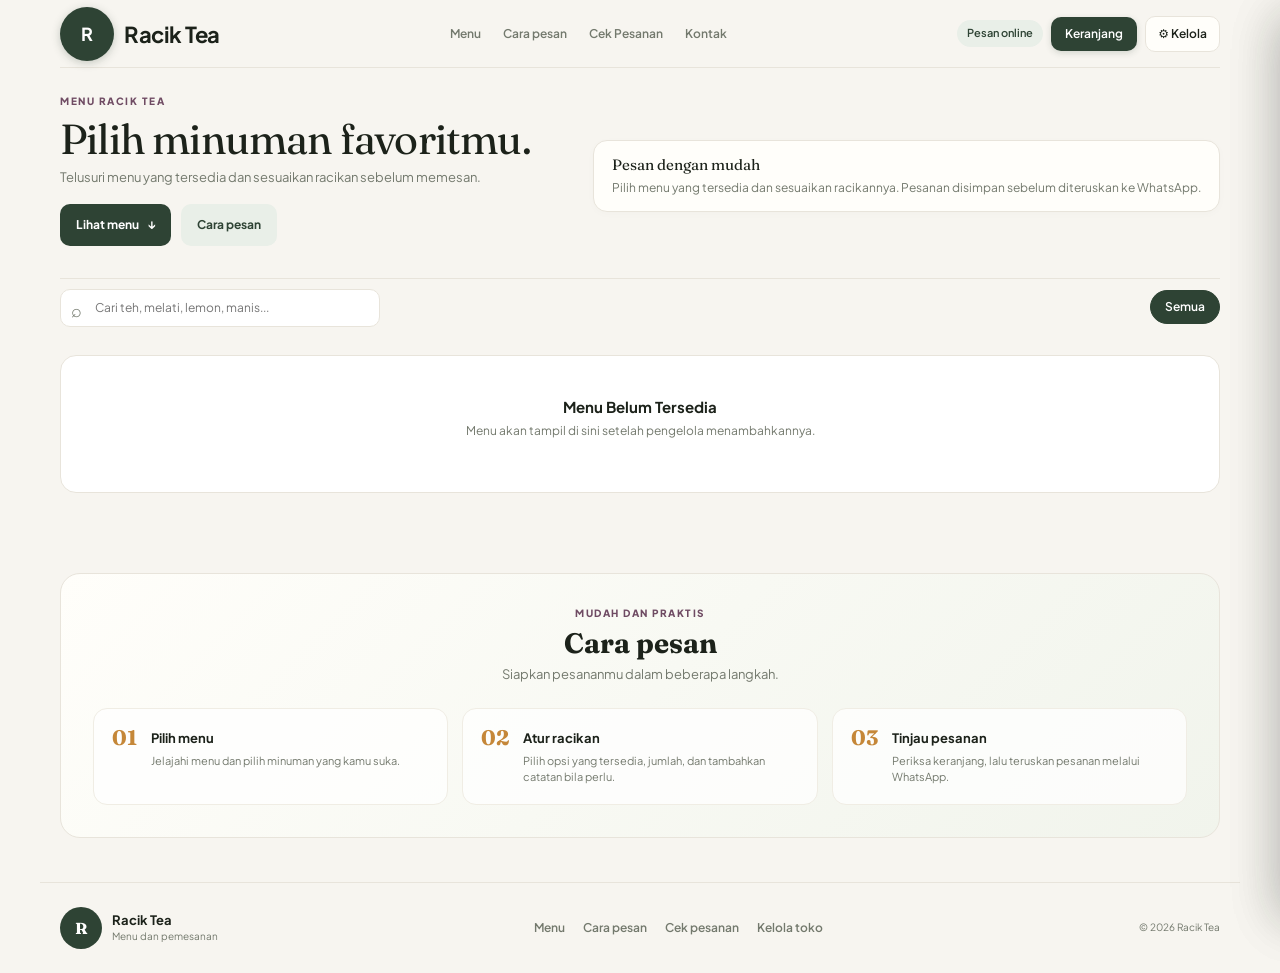
==== commit 30b9c92b: "feat: add customer order history lookup via WhatsApp number - POST /api/orders/lookup (throttled) re" ====
--- a/app/public/index.html
+++ b/app/public/index.html
@@ -29,6 +29,7 @@
       <nav class="site-nav" aria-label="Navigasi utama">
         <a href="#productGrid">Menu</a>
         <a href="#orderGuide">Cara pesan</a>
+        <a href="#" id="navOrderHistory">Cek Pesanan</a>
         <a href="#storeFooter">Kontak</a>
       </nav>
       <div class="top-actions">
@@ -93,7 +94,7 @@
         <span class="footer-mark" id="footerMark">R</span>
         <span><strong id="footerStoreName">Racik Tea</strong><small id="footerStoreTagline">Menu dan pemesanan</small></span>
       </a>
-      <div class="footer-links"><a href="#productGrid">Menu</a><a href="#orderGuide">Cara pesan</a><button type="button" id="footerManage">Kelola toko</button></div>
+      <div class="footer-links"><a href="#productGrid">Menu</a><a href="#orderGuide">Cara pesan</a><button type="button" id="footerOrderHistory">Cek pesanan</button><button type="button" id="footerManage">Kelola toko</button></div>
       <p class="footer-copy">&copy; <span id="footerYear"></span> <span id="footerCopyrightName">Racik Tea</span></p>
       </footer>
     </main>
@@ -258,6 +259,37 @@
         <button class="btn-sec-action" id="btnCopyOrder">Salin Format Teks</button>
         <button class="btn-sec-action" id="btnClearCart" style="color: var(--rose)">Kosongkan</button>
       </div>
+    </div>
+  </aside>
+
+  <!-- Order History Drawer / Bottom Sheet -->
+  <div class="drawer-backdrop" id="historyBackdrop"></div>
+  <aside class="drawer" id="historyDrawer" aria-hidden="true" role="dialog" aria-modal="true" aria-labelledby="historyDrawerTitle" inert>
+    <div class="drawer-head">
+      <div>
+        <h2 id="historyDrawerTitle">Cek Pesanan</h2>
+        <span style="font-size: 11px; color: var(--muted)" id="historyDrawerSubtitle">Riwayat pesanan kamu</span>
+      </div>
+      <button class="btn-close" id="btnCloseHistory" type="button" aria-label="Tutup cek pesanan">&times;</button>
+    </div>
+
+    <div class="drawer-body">
+      <div class="history-search">
+        <div class="field" style="margin-bottom: 10px">
+          <label for="historyPhone">Nomor WhatsApp</label>
+          <input type="tel" id="historyPhone" autocomplete="tel" inputmode="tel" placeholder="Contoh: 0812 3456 7890" />
+        </div>
+        <div class="history-search-actions">
+          <button class="btn-primary-action" id="btnFindHistory" type="button">
+            <span>Cari Pesanan</span>
+          </button>
+          <button class="btn-sec-action" id="historyRefresh" type="button">Muat Ulang</button>
+        </div>
+        <p class="field-hint" style="margin: 10px 0 0">Pesanan ditampilkan berdasarkan nomor WhatsApp yang dipakai saat memesan.</p>
+      </div>
+
+      <p class="history-hint" id="historyHint" role="status" aria-live="polite"></p>
+      <div id="historyList"></div>
     </div>
   </aside>
 
--- a/app/public/assets/catalog/catalog.css
+++ b/app/public/assets/catalog/catalog.css
@@ -905,7 +905,146 @@
       background: var(--surface);
     }
 
-    /* Cart Items inside Drawer */
+    /* Order History Drawer */
+    .history-search {
+      display: flex;
+      flex-direction: column;
+      gap: 10px;
+    }
+
+    .history-search-actions {
+      display: flex;
+      gap: 8px;
+      align-items: center;
+    }
+
+    .history-hint {
+      font-size: 12px;
+      color: var(--muted);
+      margin: 4px 0 0;
+      min-height: 16px;
+    }
+
+    .history-empty {
+      font-size: 13px;
+      color: var(--muted);
+      text-align: center;
+      padding: 24px 0;
+    }
+
+    .history-group {
+      margin-bottom: 16px;
+    }
+
+    .history-group-title {
+      font: bold 13px "Fraunces", serif;
+      margin: 0 0 8px;
+      color: var(--ink);
+    }
+
+    .history-card {
+      background: var(--surface2);
+      border: 1px solid var(--line-light);
+      border-radius: 12px;
+      padding: 12px;
+    }
+
+    .history-card-head {
+      display: flex;
+      justify-content: space-between;
+      align-items: baseline;
+      gap: 8px;
+      margin-bottom: 8px;
+    }
+
+    .history-code {
+      font: bold 12px "Fraunces", serif;
+      color: var(--ink);
+    }
+
+    .history-time {
+      font-size: 11px;
+      color: var(--muted);
+    }
+
+    .history-card-row {
+      display: flex;
+      justify-content: space-between;
+      align-items: center;
+      margin-bottom: 8px;
+    }
+
+    .history-service {
+      font-size: 12px;
+      color: var(--ink);
+      font-weight: 600;
+    }
+
+    .history-badge {
+      font-size: 10px;
+      font-weight: 700;
+      padding: 3px 8px;
+      border-radius: 99px;
+      white-space: nowrap;
+    }
+
+    .history-badge-pending {
+      background: var(--gold-light);
+      color: #80581f;
+    }
+
+    .history-badge-processing {
+      background: #e8eef2;
+      color: #33556b;
+    }
+
+    .history-badge-completed {
+      background: var(--green-light);
+      color: var(--green);
+    }
+
+    .history-badge-cancelled {
+      background: var(--rose-light);
+      color: var(--rose);
+    }
+
+    .history-items {
+      list-style: none;
+      margin: 0 0 8px;
+      padding: 0;
+      display: flex;
+      flex-direction: column;
+      gap: 4px;
+    }
+
+    .history-item {
+      display: grid;
+      grid-template-columns: auto auto 1fr;
+      gap: 8px;
+      align-items: baseline;
+      font-size: 12px;
+    }
+
+    .history-item-qty {
+      font-weight: 700;
+      color: var(--ink);
+    }
+
+    .history-item-name {
+      color: var(--ink);
+    }
+
+    .history-item-opts {
+      color: var(--muted);
+      font-size: 11px;
+    }
+
+    .history-total {
+      font-size: 13px;
+      font-weight: 700;
+      color: var(--green);
+      font-variant-numeric: tabular-nums;
+    }
     .cart-line {
       display: grid;
       grid-template-columns: 1fr auto;
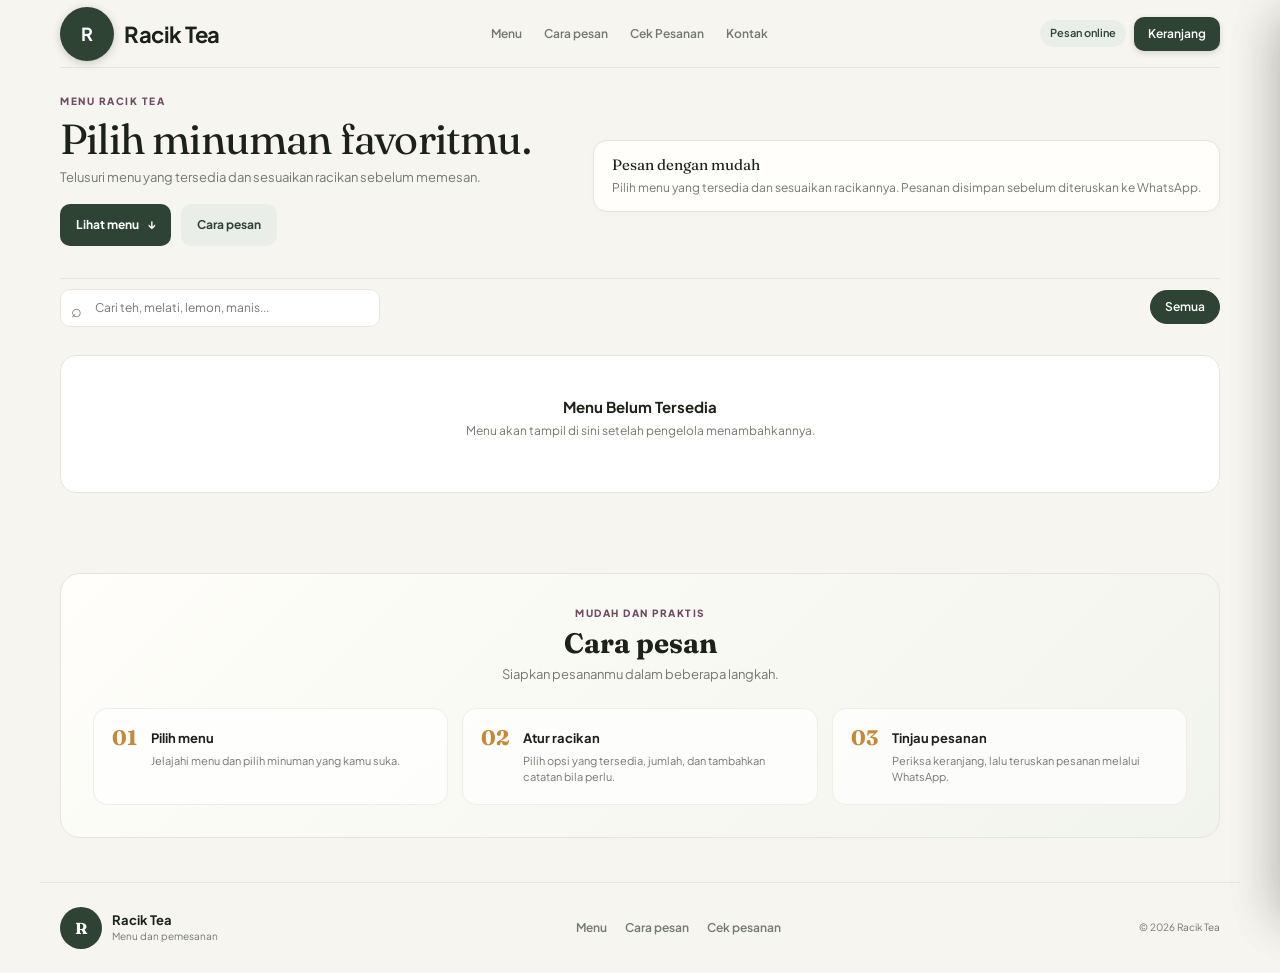
==== commit 90e0f660: "Remove admin dashboard prototype from customer page (hide from customers, keep server-side auth) Co-" ====
--- a/app/public/index.html
+++ b/app/public/index.html
@@ -39,7 +39,6 @@
           <span id="topCartCount"
             style="background: rgba(255, 255, 255, 0.25); padding: 1px 6px; border-radius: 6px; font-size: 10px; display: none">0</span>
         </button>
-        <button class="btn-admin" id="btnToggleAdmin">⚙ Kelola</button>
       </div>
     </header>
 
@@ -94,77 +93,11 @@
         <span class="footer-mark" id="footerMark">R</span>
         <span><strong id="footerStoreName">Racik Tea</strong><small id="footerStoreTagline">Menu dan pemesanan</small></span>
       </a>
-      <div class="footer-links"><a href="#productGrid">Menu</a><a href="#orderGuide">Cara pesan</a><button type="button" id="footerOrderHistory">Cek pesanan</button><button type="button" id="footerManage">Kelola toko</button></div>
+      <div class="footer-links"><a href="#productGrid">Menu</a><a href="#orderGuide">Cara pesan</a><button type="button" id="footerOrderHistory">Cek pesanan</button></div>
       <p class="footer-copy">&copy; <span id="footerYear"></span> <span id="footerCopyrightName">Racik Tea</span></p>
       </footer>
     </main>
 
-    <!-- Admin / Management View -->
-    <main id="viewAdmin" class="admin-shell" style="display: none">
-      <div
-        style="display: flex; justify-content: space-between; align-items: center; margin-bottom: 16px; flex-wrap: wrap; gap: 10px">
-        <div>
-          <h1 style="font: bold 28px 'Fraunces', serif; margin: 0">Dashboard Pengelola</h1>
-          <p style="color: var(--muted); font-size: 12px; margin: 2px 0 0">Kelola menu dan tinjau riwayat pesanan.</p>
-        </div>
-        <button class="btn-add" id="btnAdminBack" style="height: 38px">← Kembali ke Menu</button>
-      </div>
-
-      <div class="admin-stats">
-        <div class="stat-card">
-          <span>Pesanan</span>
-          <b id="statTotalOrders">0</b>
-        </div>
-        <div class="stat-card">
-          <span>Menu Tersedia</span>
-          <b id="statAvailMenu">0</b>
-        </div>
-        <div class="stat-card">
-          <span>Menu Habis</span>
-          <b id="statSoldOutMenu">0</b>
-        </div>
-        <div class="stat-card">
-          <span>Nilai Pesanan</span>
-          <b id="statRevenue">Rp0</b>
-        </div>
-      </div>
-
-      <div class="admin-section-head">
-        <h2>Daftar Menu & Ketersediaan Stok</h2>
-        <button class="btn-add" id="btnAddMenu" type="button" style="height: 38px">+ Tambah Menu</button>
-      </div>
-      <div class="admin-table-wrap">
-        <table class="admin-table">
-          <thead>
-            <tr>
-              <th>Menu Minuman</th>
-              <th>Kategori</th>
-              <th>Harga Dasar</th>
-              <th>Status Stok</th>
-              <th style="text-align: right">Tindakan</th>
-            </tr>
-          </thead>
-          <tbody id="adminTableBody"></tbody>
-        </table>
-      </div>
-
-      <h2 style="font: bold 18px 'Fraunces', serif; margin: 32px 0 12px">Riwayat Pesanan</h2>
-      <div class="admin-table-wrap">
-        <table class="admin-table">
-          <thead>
-            <tr>
-              <th>Kode</th>
-              <th>Pemesan</th>
-              <th>Layanan</th>
-              <th>Rincian Menu</th>
-              <th>Total</th>
-              <th>Status</th>
-            </tr>
-          </thead>
-          <tbody id="adminOrdersBody"></tbody>
-        </table>
-      </div>
-    </main>
   </div>
 
   <!-- Floating Bottom Cart Bar -->
@@ -325,100 +258,6 @@
     </div>
   </div>
 
-  <!-- Admin: Tambah / Edit Menu Modal -->
-  <div class="modal-wrap" id="menuEditorModal" aria-hidden="true" inert>
-    <div class="modal-card" role="dialog" aria-modal="true" aria-labelledby="menuEditorTitle" aria-describedby="menuEditorSubtitle">
-      <div class="modal-head">
-        <div>
-          <h3 id="menuEditorTitle">Tambah Menu Baru</h3>
-          <p id="menuEditorSubtitle">Menu baru langsung tampil di katalog pelanggan.</p>
-        </div>
-        <button class="btn-close" id="btnCloseMenuEditor" type="button" aria-label="Tutup form menu">×</button>
-      </div>
-      <form id="formMenuEditor">
-        <div class="modal-scroll">
-          <div class="field">
-            <label for="menuName">Nama Menu *</label>
-            <input type="text" id="menuName" required maxlength="60" placeholder="Contoh: Lemon Honey Green" />
-          </div>
-          <div class="form-grid-2">
-            <div class="field">
-              <label for="menuCategory">Kategori *</label>
-              <input type="text" id="menuCategory" list="menuCategoryList" required maxlength="40"
-                placeholder="Artisan Tea" />
-              <datalist id="menuCategoryList"></datalist>
-            </div>
-            <div class="field">
-              <label for="menuPrice">Harga Dasar (Rp) *</label>
-              <input type="number" id="menuPrice" required min="0" step="500" placeholder="22000" />
-            </div>
-          </div>
-          <div class="field">
-            <label for="menuDesc">Deskripsi</label>
-            <textarea id="menuDesc" rows="2" maxlength="160"
-              placeholder="Seduhan singkat yang tampil di kartu menu"></textarea>
-          </div>
-          <div class="form-grid-2">
-            <div class="field">
-              <label for="menuIcon">Ikon</label>
-              <select id="menuIcon">
-                <option value="✿">✿ Bunga</option>
-                <option value="♨">♨ Hangat</option>
-                <option value="◉">◉ Buah</option>
-                <option value="❋">❋ Aroma</option>
-                <option value="◈">◈ Latte</option>
-                <option value="≈">≈ Klasik</option>
-                <option value="◌">◌ Lemon</option>
-                <option value="⌁">⌁ Poci</option>
-              </select>
-            </div>
-            <div class="field">
-              <label for="menuTone">Warna Kartu</label>
-              <select id="menuTone">
-                <option value="green">Hijau</option>
-                <option value="plum">Ungu</option>
-                <option value="amber">Emas</option>
-                <option value="rose">Rose</option>
-              </select>
-            </div>
-          </div>
-          <div class="field">
-            <label for="menuLabel">Label (opsional)</label>
-            <input type="text" id="menuLabel" maxlength="24" placeholder="Contoh: Baru" />
-          </div>
-          <div class="field" id="menuStockField" style="display: none">
-            <label>Status Stok</label>
-            <div class="stock-toggle">
-              <button class="btn-srv active" type="button" id="menuStockAvail" data-avail="1">● Tersedia</button>
-              <button class="btn-srv" type="button" id="menuStockOut" data-avail="0">✕ Habis</button>
-            </div>
-          </div>
-        </div>
-        <div class="modal-foot">
-          <button class="btn-sec-action" id="btnCancelMenuEditor" type="button">Batal</button>
-          <button class="btn-primary-action" id="btnSaveMenuEditor" type="submit" style="flex: 1; justify-content: center">Simpan Menu</button>
-        </div>
-      </form>
-    </div>
-  </div>
-
-  <!-- Admin: Hapus Menu Modal -->
-  <div class="modal-wrap" id="deleteMenuModal" aria-hidden="true" inert>
-    <div class="modal-card" role="dialog" aria-modal="true" aria-labelledby="deleteMenuTitle" aria-describedby="deleteMenuText" style="width: min(400px, 100%)">
-      <div class="modal-head">
-        <div>
-          <h3 id="deleteMenuTitle">Hapus Menu</h3>
-          <p id="deleteMenuText">Menu ini akan dihapus dari katalog dan tidak bisa dikembalikan.</p>
-        </div>
-        <button class="btn-close" id="btnCloseDeleteMenu" type="button" aria-label="Tutup konfirmasi hapus">×</button>
-      </div>
-      <div class="modal-foot">
-        <button class="btn-sec-action" id="btnCancelDeleteMenu" type="button">Batal</button>
-        <button class="btn-danger-action" id="btnConfirmDeleteMenu" type="button">Ya, Hapus</button>
-      </div>
-    </div>
-  </div>
-
   <div class="modal-wrap" id="clearCartModal" aria-hidden="true" inert>
     <div class="modal-card" role="dialog" aria-modal="true" aria-labelledby="clearCartTitle" aria-describedby="clearCartText" style="width: min(400px, 100%)">
       <div class="modal-head">
--- a/app/public/assets/catalog/catalog.css
+++ b/app/public/assets/catalog/catalog.css
@@ -169,22 +169,6 @@
       font-weight: 600;
     }
 
-    .btn-admin {
-      background: var(--surface);
-      border: 1px solid var(--line);
-      padding: 8px 12px;
-      border-radius: 10px;
-      font-size: 12px;
-      font-weight: 600;
-      color: var(--ink);
-      transition: all 0.15s;
-    }
-
-    .btn-admin:hover {
-      border-color: var(--green);
-      color: var(--green);
-    }
-
     .btn-cart-top {
       background: var(--green);
       color: #fff;
@@ -1045,6 +1029,55 @@
       color: var(--green);
       font-variant-numeric: tabular-nums;
     }
+
+    .history-detail-toggle {
+      display: inline-block;
+      margin-top: 8px;
+      padding: 0;
+      border: 0;
+      background: none;
+      color: var(--green);
+      font-size: 12px;
+      font-weight: 700;
+      cursor: pointer;
+      text-decoration: underline;
+      text-underline-offset: 2px;
+    }
+
+    .history-card-detail {
+      margin-top: 10px;
+      padding-top: 10px;
+      border-top: 1px dashed var(--line-light);
+    }
+
+    .history-detail-row {
+      display: flex;
+      justify-content: space-between;
+      gap: 8px;
+      font-size: 12px;
+      padding: 2px 0;
+      color: var(--ink);
+    }
+
+    .history-detail-row.history-detail-unit {
+      margin-bottom: 4px;
+      font-size: 11px;
+      color: var(--muted);
+    }
+
+    .history-detail-total {
+      font-weight: 800;
+      color: var(--green);
+    }
+
+    .history-detail-meta {
+      margin-top: 8px;
+      display: flex;
+      flex-direction: column;
+      gap: 2px;
+      font-size: 11px;
+      color: var(--muted);
+    }
     .cart-line {
       display: grid;
       grid-template-columns: 1fr auto;
@@ -1142,90 +1175,6 @@
       border-color: var(--green);
     }
 
-    .admin-section-head {
-      display: flex;
-      justify-content: space-between;
-      align-items: center;
-      gap: 12px;
-      margin: 24px 0 12px;
-      flex-wrap: wrap;
-    }
-
-    .admin-section-head h2 {
-      font: bold 18px "Fraunces", serif;
-      margin: 0;
-    }
-
-    .form-grid-2 {
-      display: grid;
-      grid-template-columns: 1fr 1fr;
-      gap: 0 12px;
-    }
-
-    @media (max-width: 520px) {
-      .form-grid-2 {
-        grid-template-columns: 1fr;
-      }
-    }
-
-    .admin-menu-cell {
-      display: flex;
-      align-items: center;
-      gap: 10px;
-      min-width: 180px;
-    }
-
-    .admin-menu-art {
-      width: 38px;
-      height: 38px;
-      flex-shrink: 0;
-      border-radius: 10px;
-      background: var(--green-light);
-      display: grid;
-      place-items: center;
-      font-size: 16px;
-    }
-
-    .admin-menu-cell small {
-      display: block;
-      color: var(--muted);
-      font-size: 11px;
-      font-weight: 400;
-      max-width: 220px;
-      white-space: nowrap;
-      overflow: hidden;
-      text-overflow: ellipsis;
-    }
-
-    .admin-actions {
-      display: flex;
-      justify-content: flex-end;
-      gap: 6px;
-      flex-wrap: wrap;
-    }
-
-    .btn-table {
-      border-radius: 8px;
-      padding: 6px 10px;
-      font-size: 11px;
-      font-weight: 700;
-    }
-
-    .btn-table-edit {
-      background: var(--green-light);
-      color: var(--green);
-    }
-
-    .btn-table-stock {
-      background: var(--gold-light);
-      color: #8a5c1e;
-    }
-
-    .btn-table-delete {
-      background: var(--rose-light);
-      color: var(--rose);
-    }
-
     .btn-danger-action {
       flex: 1;
       background: var(--rose);
@@ -1238,12 +1187,6 @@
 
     .btn-danger-action:active {
       transform: scale(0.98);
-    }
-
-    .stock-toggle {
-      display: grid;
-      grid-template-columns: 1fr 1fr;
-      gap: 8px;
     }
 
     .service-toggle {
@@ -1450,13 +1393,6 @@
     .btn-opt-card:hover,
     .btn-opt-card:focus-visible {
       border-color: #a8b6a5;
-    }
-
-    #formMenuEditor {
-      display: flex;
-      flex: 1;
-      flex-direction: column;
-      min-height: 0;
     }
 
     .modal-foot {
@@ -1523,18 +1459,6 @@
       }
     }
 
-    /* Admin Mode */
-    .admin-shell {
-      padding: 20px 0 60px;
-    }
-
-    .admin-stats {
-      display: grid;
-      grid-template-columns: repeat(auto-fit, minmax(140px, 1fr));
-      gap: 12px;
-      margin: 18px 0;
-    }
-
     .checkout-hint {
       margin: 9px 2px 0;
       color: var(--muted);
@@ -1594,72 +1518,6 @@
     .modal-note {
       flex: 0 0 auto;
       padding: 0 20px 14px;
-    }
-
-    .stat-card {
-      background: var(--surface);
-      border: 1px solid var(--line);
-      border-radius: 14px;
-      padding: 14px;
-    }
-
-    .stat-card span {
-      font-size: 11px;
-      color: var(--muted);
-      display: block;
-    }
-
-    .stat-card b {
-      font-size: 22px;
-      font-family: "Fraunces", serif;
-      display: block;
-      margin-top: 4px;
-    }
-
-    .admin-table-wrap {
-      background: var(--surface);
-      border: 1px solid var(--line);
-      border-radius: 16px;
-      overflow-x: auto;
-    }
-
-    .admin-table {
-      width: 100%;
-      border-collapse: collapse;
-      font-size: 12px;
-      min-width: 540px;
-    }
-
-    .admin-table th,
-    .admin-table td {
-      padding: 12px 14px;
-      border-bottom: 1px solid var(--line);
-      text-align: left;
-    }
-
-    .admin-table th {
-      background: var(--surface2);
-      font-size: 10px;
-      text-transform: uppercase;
-      color: var(--muted);
-      letter-spacing: 0.8px;
-    }
-
-    .badge-status {
-      font-size: 10.5px;
-      padding: 3px 8px;
-      border-radius: 99px;
-      font-weight: 700;
-    }
-
-    .badge-avail {
-      background: var(--green-light);
-      color: var(--green);
-    }
-
-    .badge-out {
-      background: var(--rose-light);
-      color: var(--rose);
     }
 
     .btn-action-text {
@@ -1756,8 +1614,7 @@
         display: none;
       }
 
-      .btn-cart-top,
-      .btn-admin {
+      .btn-cart-top {
         padding: 8px 10px;
         font-size: 11px;
       }
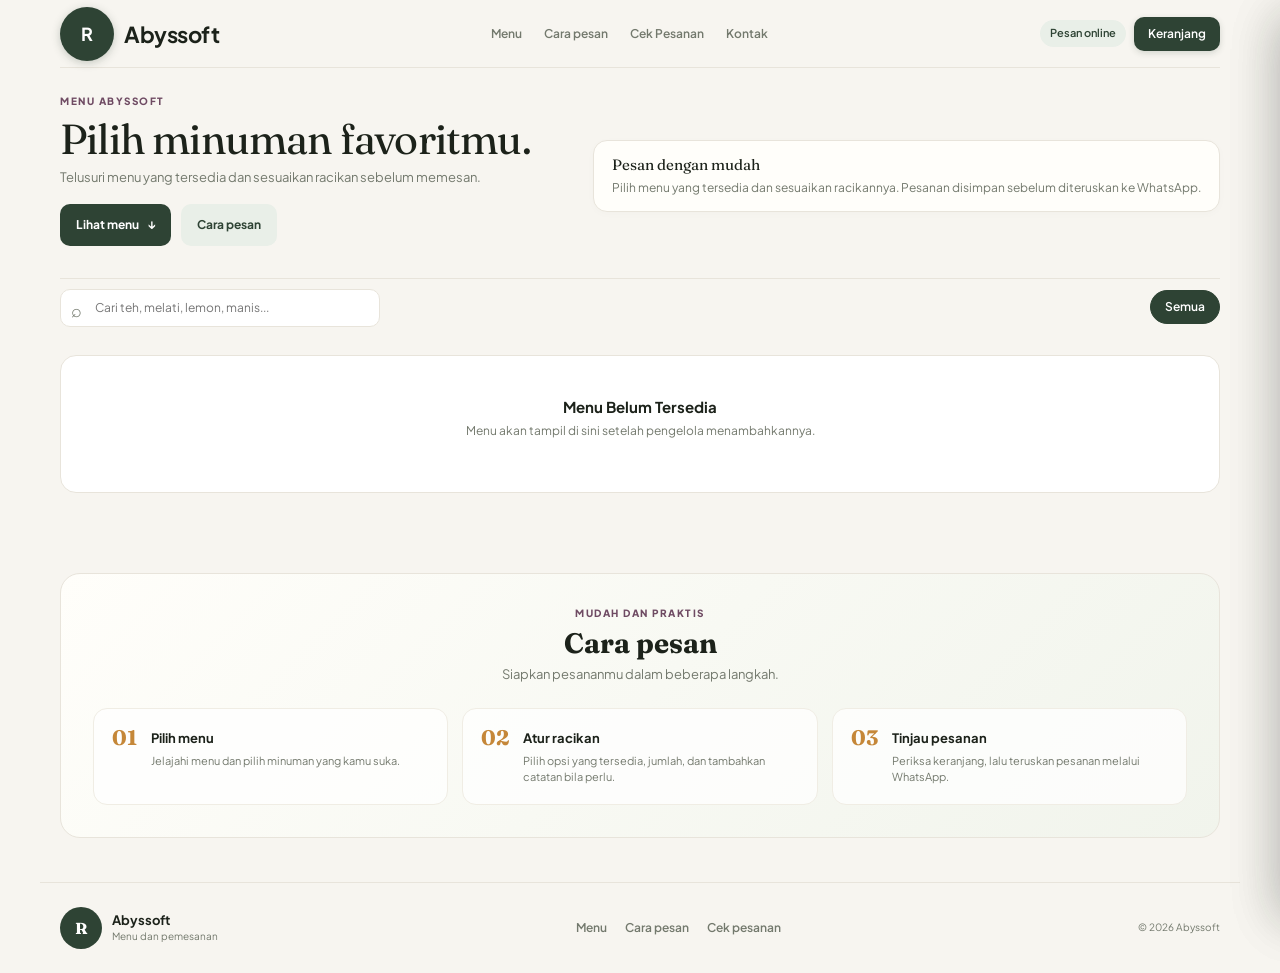
==== commit 5cf777ae: "feat: rebrand storefront to Abyssoft + add OG/Twitter meta tags" ====
--- a/app/public/index.html
+++ b/app/public/index.html
@@ -5,7 +5,14 @@
   <meta charset="utf-8" />
   <meta name="viewport"
     content="width=device-width,initial-scale=1,viewport-fit=cover" />
-  <title>Racik Tea — Menu & Pesanan Cepat</title>
+  <title>Abyssoft — Menu & Pesanan Cepat</title>
+  <meta property="og:title" content="Abyssoft — Menu & Pesanan Cepat" />
+  <meta property="og:description" content="Telusuri menu yang tersedia dan sesuaikan pesanan sebelum dikirim via WhatsApp." />
+  <meta property="og:url" content="https://menu.abyssoft.my.id/" />
+  <meta property="og:type" content="website" />
+  <meta name="twitter:card" content="summary" />
+  <meta name="twitter:title" content="Abyssoft — Menu & Pesanan Cepat" />
+  <meta name="twitter:description" content="Telusuri menu yang tersedia dan sesuaikan pesanan sebelum dikirim via WhatsApp." />
   <link rel="preconnect" href="https://fonts.googleapis.com" />
   <link rel="preconnect" href="https://fonts.gstatic.com" crossorigin />
   <link
@@ -22,14 +29,14 @@
       <div class="brand">
         <span class="mark" id="brandMark">R</span>
         <div class="brand-text">
-          <span id="brandTitle">Racik Tea</span>
+          <span id="brandTitle">Abyssoft</span>
           <small id="brandTagline"></small>
         </div>
       </div>
       <nav class="site-nav" aria-label="Navigasi utama">
         <a href="#productGrid">Menu</a>
         <a href="#orderGuide">Cara pesan</a>
-        <a href="#" id="navOrderHistory">Cek Pesanan</a>
+        <a href="/track" id="navOrderHistory">Cek Pesanan</a>
         <a href="#storeFooter">Kontak</a>
       </nav>
       <div class="top-actions">
@@ -47,7 +54,7 @@
       <!-- Hero Section -->
       <section class="hero">
         <div>
-          <div class="eyebrow" id="heroEyebrow">Menu Racik Tea</div>
+          <div class="eyebrow" id="heroEyebrow">Menu Abyssoft</div>
           <h1 id="heroHeading">Pilih minuman favoritmu.</h1>
           <p id="heroDescription">Telusuri menu yang tersedia dan sesuaikan racikan sebelum memesan.</p>
           <div class="hero-actions">
@@ -91,10 +98,10 @@
       <footer class="site-footer" id="storeFooter">
       <a class="footer-brand" href="#top" aria-label="Kembali ke atas">
         <span class="footer-mark" id="footerMark">R</span>
-        <span><strong id="footerStoreName">Racik Tea</strong><small id="footerStoreTagline">Menu dan pemesanan</small></span>
+        <span><strong id="footerStoreName">Abyssoft</strong><small id="footerStoreTagline">Menu dan pemesanan</small></span>
       </a>
       <div class="footer-links"><a href="#productGrid">Menu</a><a href="#orderGuide">Cara pesan</a><button type="button" id="footerOrderHistory">Cek pesanan</button></div>
-      <p class="footer-copy">&copy; <span id="footerYear"></span> <span id="footerCopyrightName">Racik Tea</span></p>
+      <p class="footer-copy">&copy; <span id="footerYear"></span> <span id="footerCopyrightName">Abyssoft</span></p>
       </footer>
     </main>
 
--- a/app/public/assets/catalog/catalog.css
+++ b/app/public/assets/catalog/catalog.css
@@ -182,6 +182,13 @@
       box-shadow: 0 2px 6px rgba(46, 67, 52, 0.18);
     }
 
+    .cart-count-badge {
+      background: rgba(255, 255, 255, 0.25);
+      padding: 1px 6px;
+      border-radius: 6px;
+      font-size: 10px;
+    }
+
     /* Hero Banner */
     .hero {
       padding: 26px 0 20px;
@@ -599,6 +606,36 @@
       font-size: 12px;
       letter-spacing: 1px;
       z-index: 4;
+    }
+
+    .product-unavailable {
+      pointer-events: none;
+    }
+
+    .product-unavailable .prod-title-button {
+      pointer-events: none;
+      cursor: not-allowed;
+    }
+
+    .product-unavailable .sold-overlay {
+      position: absolute;
+      inset: 0;
+      background: rgba(24, 30, 22, 0.45);
+      z-index: 3;
+    }
+
+    .product-unavailable .sold-badge {
+      position: absolute;
+      left: 10px;
+      top: 10px;
+      background: rgba(120, 120, 120, 0.92);
+      backdrop-filter: blur(4px);
+      color: #fff;
+      padding: 3px 8px;
+      border-radius: 99px;
+      font-size: 10px;
+      font-weight: 700;
+      z-index: 5;
     }
 
     .prod-body {
@@ -1492,6 +1529,195 @@
       box-shadow: 0 0 0 2px rgba(168, 86, 74, 0.1);
     }
 
+    /* Delivery Quote Card */
+    .delivery-quote-card {
+      margin-top: 10px;
+      padding: 14px;
+      background: linear-gradient(135deg, var(--surface), #f1f4ec);
+      border: 1px solid var(--line);
+      border-radius: 14px;
+      box-shadow: var(--shadow);
+      animation: slideUp 0.22s ease;
+    }
+
+    .dqc-head {
+      display: flex;
+      align-items: flex-start;
+      gap: 10px;
+      margin-bottom: 10px;
+    }
+
+    .dqc-icon {
+      font-size: 18px;
+      line-height: 1;
+      margin-top: 2px;
+    }
+
+    .dqc-main {
+      flex: 1;
+      min-width: 0;
+    }
+
+    .dqc-label {
+      font-size: 10px;
+      font-weight: 700;
+      color: var(--muted);
+      text-transform: uppercase;
+      letter-spacing: 0.6px;
+      margin-bottom: 2px;
+    }
+
+    .dqc-dest {
+      font-size: 12.5px;
+      font-weight: 700;
+      color: var(--ink);
+      word-break: break-word;
+    }
+
+    .dqc-rows {
+      display: grid;
+      grid-template-columns: 1fr 1fr;
+      gap: 8px;
+      margin-bottom: 10px;
+    }
+
+    .dqc-row {
+      display: flex;
+      flex-direction: column;
+      gap: 2px;
+      padding: 8px 10px;
+      background: rgba(255, 255, 255, 0.72);
+      border: 1px solid var(--line-light);
+      border-radius: 10px;
+    }
+
+    .dqc-row-fee {
+      background: var(--green-light);
+      border-color: #cddbca;
+    }
+
+    .dqc-key {
+      font-size: 10px;
+      font-weight: 700;
+      color: var(--muted);
+      text-transform: uppercase;
+      letter-spacing: 0.5px;
+    }
+
+    .dqc-val {
+      font-size: 13px;
+      font-weight: 700;
+      color: var(--ink);
+      font-variant-numeric: tabular-nums;
+    }
+
+    .dqc-fee {
+      color: var(--green);
+      font-size: 14px;
+    }
+
+    .dqc-confirm {
+      display: flex;
+      align-items: center;
+      gap: 8px;
+      padding: 8px 10px;
+      background: #fff;
+      border: 1px solid var(--line);
+      border-radius: 10px;
+      cursor: pointer;
+      font-size: 12px;
+      font-weight: 600;
+      color: var(--ink);
+      user-select: none;
+    }
+
+    .dqc-confirm input[type="checkbox"] {
+      width: 16px;
+      height: 16px;
+      accent-color: var(--green);
+      flex-shrink: 0;
+    }
+
+    .dqc-confirm:has(input:checked) {
+      border-color: var(--green);
+      background: var(--green-light);
+      color: var(--green);
+    }
+
+    .delivery-quote-card[hidden],
+    .delivery-quote-error[hidden] {
+      display: none !important;
+    }
+
+    /* Delivery Quote Error */
+    .delivery-quote-error {
+      margin-top: 10px;
+      padding: 12px 14px;
+      background: var(--rose-light);
+      border: 1px solid #e8c4bf;
+      border-radius: 14px;
+      display: flex;
+      align-items: flex-start;
+      gap: 10px;
+      animation: slideUp 0.22s ease;
+    }
+
+    .dqe-icon {
+      font-size: 18px;
+      line-height: 1;
+      margin-top: 1px;
+    }
+
+    .dqe-main {
+      flex: 1;
+      min-width: 0;
+    }
+
+    .dqe-title {
+      font-size: 12px;
+      font-weight: 700;
+      color: var(--rose);
+      margin-bottom: 2px;
+    }
+
+    .dqe-msg {
+      font-size: 12px;
+      color: var(--ink);
+      line-height: 1.4;
+    }
+
+    /* Delivery Address Suggestions */
+    .dq-suggestions {
+      margin-top: 8px;
+      background: #fff;
+      border: 1px solid var(--line);
+      border-radius: 12px;
+      overflow: hidden;
+    }
+    .dq-item {
+      display: block;
+      width: 100%;
+      text-align: left;
+      padding: 10px 12px;
+      font-size: 12px;
+      color: var(--ink);
+      background: #fff;
+      border: none;
+      border-bottom: 1px solid var(--line);
+      cursor: pointer;
+    }
+    .dq-item:last-child {
+      border-bottom: none;
+    }
+    .dq-item:hover,
+    .dq-item:focus {
+      background: #f6f7f2;
+      outline: none;
+    }
+    .dq-item:active {
+      background: #eef0e6;
+    }
+
     .cart-line-actions {
       display: flex;
       flex-wrap: wrap;
@@ -1664,6 +1890,48 @@
       }
     }
 
+    .track-main { padding-top: 24px; }
+    .track-hero { border-bottom: 1px solid var(--line); }
+    .track-form { padding: 32px 0; max-width: 520px; margin: auto; }
+    .track-form-inner { display: flex; gap: 8px; flex-wrap: wrap; }
+    .track-input {
+      flex: 1; min-width: 200px;
+      border: 1px solid var(--line); background: #fff;
+      padding: 12px 14px; border-radius: 10px; font-size: 14px; outline: none;
+    }
+    .track-card {
+      background: var(--surface); border: 1px solid var(--line);
+      border-radius: 16px; padding: 20px; margin-top: 24px;
+    }
+    .track-card-head {
+      display: flex; justify-content: space-between; align-items: baseline;
+      gap: 8px; margin-bottom: 12px;
+    }
+    .track-code { font: bold 18px 'Fraunces', serif; color: var(--ink); }
+    .track-label { font-size: 12px; color: var(--muted); margin-bottom: 4px; }
+    .track-value { font-size: 14px; font-weight: 600; margin-bottom: 12px; }
+    .track-items { list-style: none; margin: 0 0 12px; padding: 0; display: flex; flex-direction: column; gap: 6px; }
+    .track-item {
+      display: flex; justify-content: space-between; font-size: 13px;
+      padding: 8px; background: var(--surface2); border-radius: 10px;
+    }
+    .track-item-price { font-weight: 700; }
+    .track-row { display: flex; justify-content: space-between; font-size: 13px; padding: 6px 0; }
+    .track-row-divider { border-top: 1px dashed var(--line-light); }
+    .track-total { display: flex; justify-content: space-between; font-size: 14px; padding: 8px 0; font-weight: 800; color: var(--green); }
+    .track-meta { font-size: 11px; color: var(--muted); margin-top: 8px; }
+    .track-footer { margin-top: 40px; }
+    .product-skeleton {
+      background: linear-gradient(90deg, var(--surface2) 25%, var(--line) 50%, var(--surface2) 75%);
+      background-size: 200% 100%;
+      animation: shimmer 1.5s infinite;
+      border-radius: 12px; min-height: 220px;
+    }
+    .product-skeleton .prod-photo { background: var(--surface); min-height: 140px; border-radius: 10px; }
+    @keyframes shimmer { 0% { background-position: 200% 0; } 100% { background-position: -200% 0; } }
+    .history-card-detail { max-height: 420px; overflow-y: auto; }
+    .dqc-expires { display: block; font-size: 11px; color: var(--muted); margin-top: 6px; }
+
     @media (prefers-reduced-motion: reduce) {
       *,
       *::before,
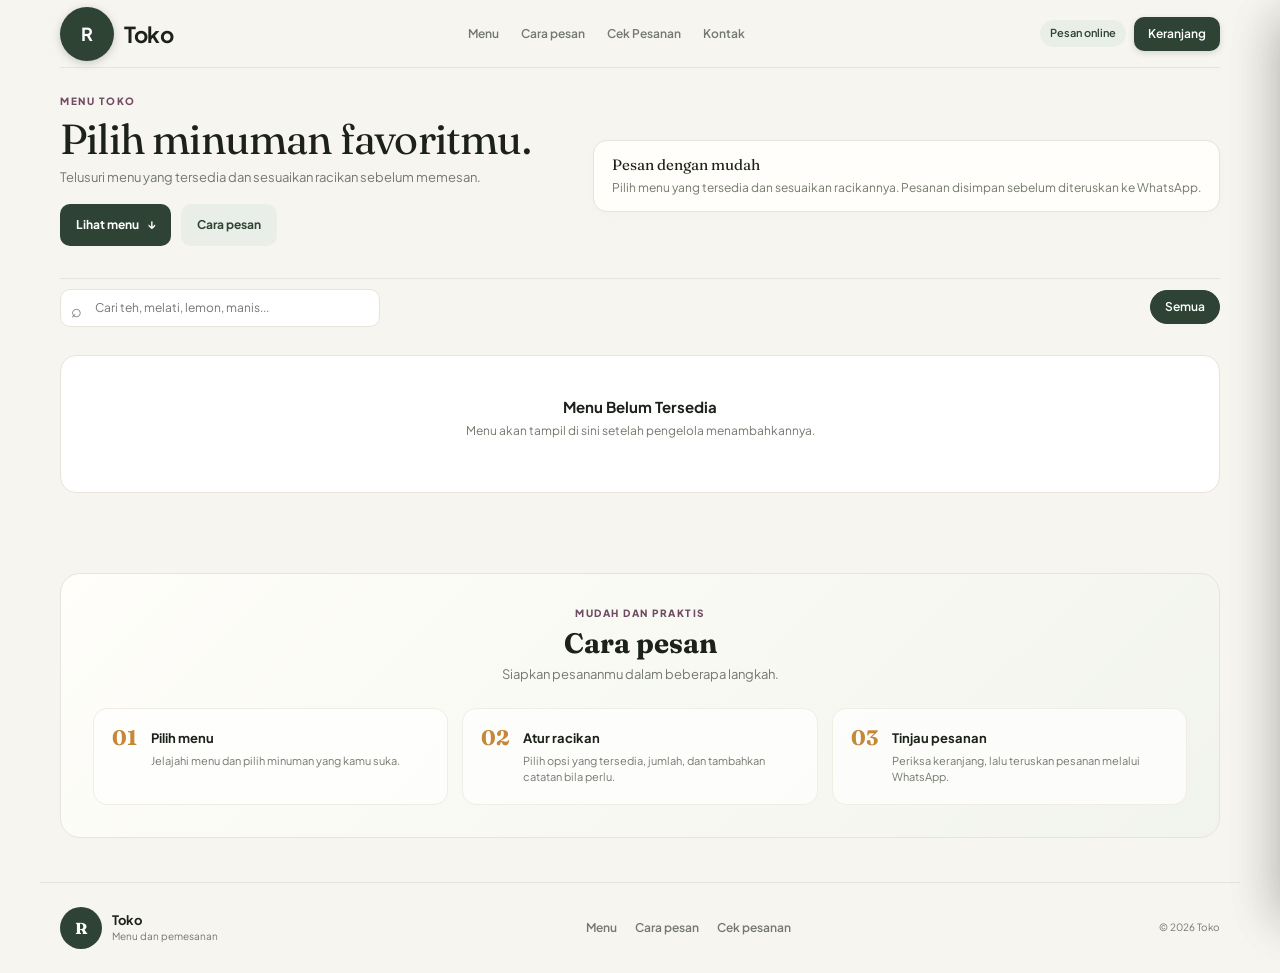
==== commit 333e9471: "feat: make storefront title and brand reflect store profile settings, not hardcoded" ====
--- a/app/public/index.html
+++ b/app/public/index.html
@@ -5,13 +5,13 @@
   <meta charset="utf-8" />
   <meta name="viewport"
     content="width=device-width,initial-scale=1,viewport-fit=cover" />
-  <title>Abyssoft — Menu & Pesanan Cepat</title>
-  <meta property="og:title" content="Abyssoft — Menu & Pesanan Cepat" />
+  <title>Menu & Pesanan</title>
+  <meta property="og:title" content="Menu & Pesanan" />
   <meta property="og:description" content="Telusuri menu yang tersedia dan sesuaikan pesanan sebelum dikirim via WhatsApp." />
-  <meta property="og:url" content="https://menu.abyssoft.my.id/" />
+  <meta property="og:url" content="{{ url()->current() ?? 'https://menu.abyssoft.my.id/' }}" />
   <meta property="og:type" content="website" />
   <meta name="twitter:card" content="summary" />
-  <meta name="twitter:title" content="Abyssoft — Menu & Pesanan Cepat" />
+  <meta name="twitter:title" content="Menu & Pesanan" />
   <meta name="twitter:description" content="Telusuri menu yang tersedia dan sesuaikan pesanan sebelum dikirim via WhatsApp." />
   <link rel="preconnect" href="https://fonts.googleapis.com" />
   <link rel="preconnect" href="https://fonts.gstatic.com" crossorigin />
@@ -29,7 +29,7 @@
       <div class="brand">
         <span class="mark" id="brandMark">R</span>
         <div class="brand-text">
-          <span id="brandTitle">Abyssoft</span>
+          <span id="brandTitle">Toko</span>
           <small id="brandTagline"></small>
         </div>
       </div>
@@ -54,7 +54,7 @@
       <!-- Hero Section -->
       <section class="hero">
         <div>
-          <div class="eyebrow" id="heroEyebrow">Menu Abyssoft</div>
+          <div class="eyebrow" id="heroEyebrow">Menu Toko</div>
           <h1 id="heroHeading">Pilih minuman favoritmu.</h1>
           <p id="heroDescription">Telusuri menu yang tersedia dan sesuaikan racikan sebelum memesan.</p>
           <div class="hero-actions">
@@ -98,10 +98,10 @@
       <footer class="site-footer" id="storeFooter">
       <a class="footer-brand" href="#top" aria-label="Kembali ke atas">
         <span class="footer-mark" id="footerMark">R</span>
-        <span><strong id="footerStoreName">Abyssoft</strong><small id="footerStoreTagline">Menu dan pemesanan</small></span>
+        <span><strong id="footerStoreName">Toko</strong><small id="footerStoreTagline">Menu dan pemesanan</small></span>
       </a>
       <div class="footer-links"><a href="#productGrid">Menu</a><a href="#orderGuide">Cara pesan</a><button type="button" id="footerOrderHistory">Cek pesanan</button></div>
-      <p class="footer-copy">&copy; <span id="footerYear"></span> <span id="footerCopyrightName">Abyssoft</span></p>
+      <p class="footer-copy">&copy; <span id="footerYear"></span> <span id="footerCopyrightName">Toko</span></p>
       </footer>
     </main>
 
